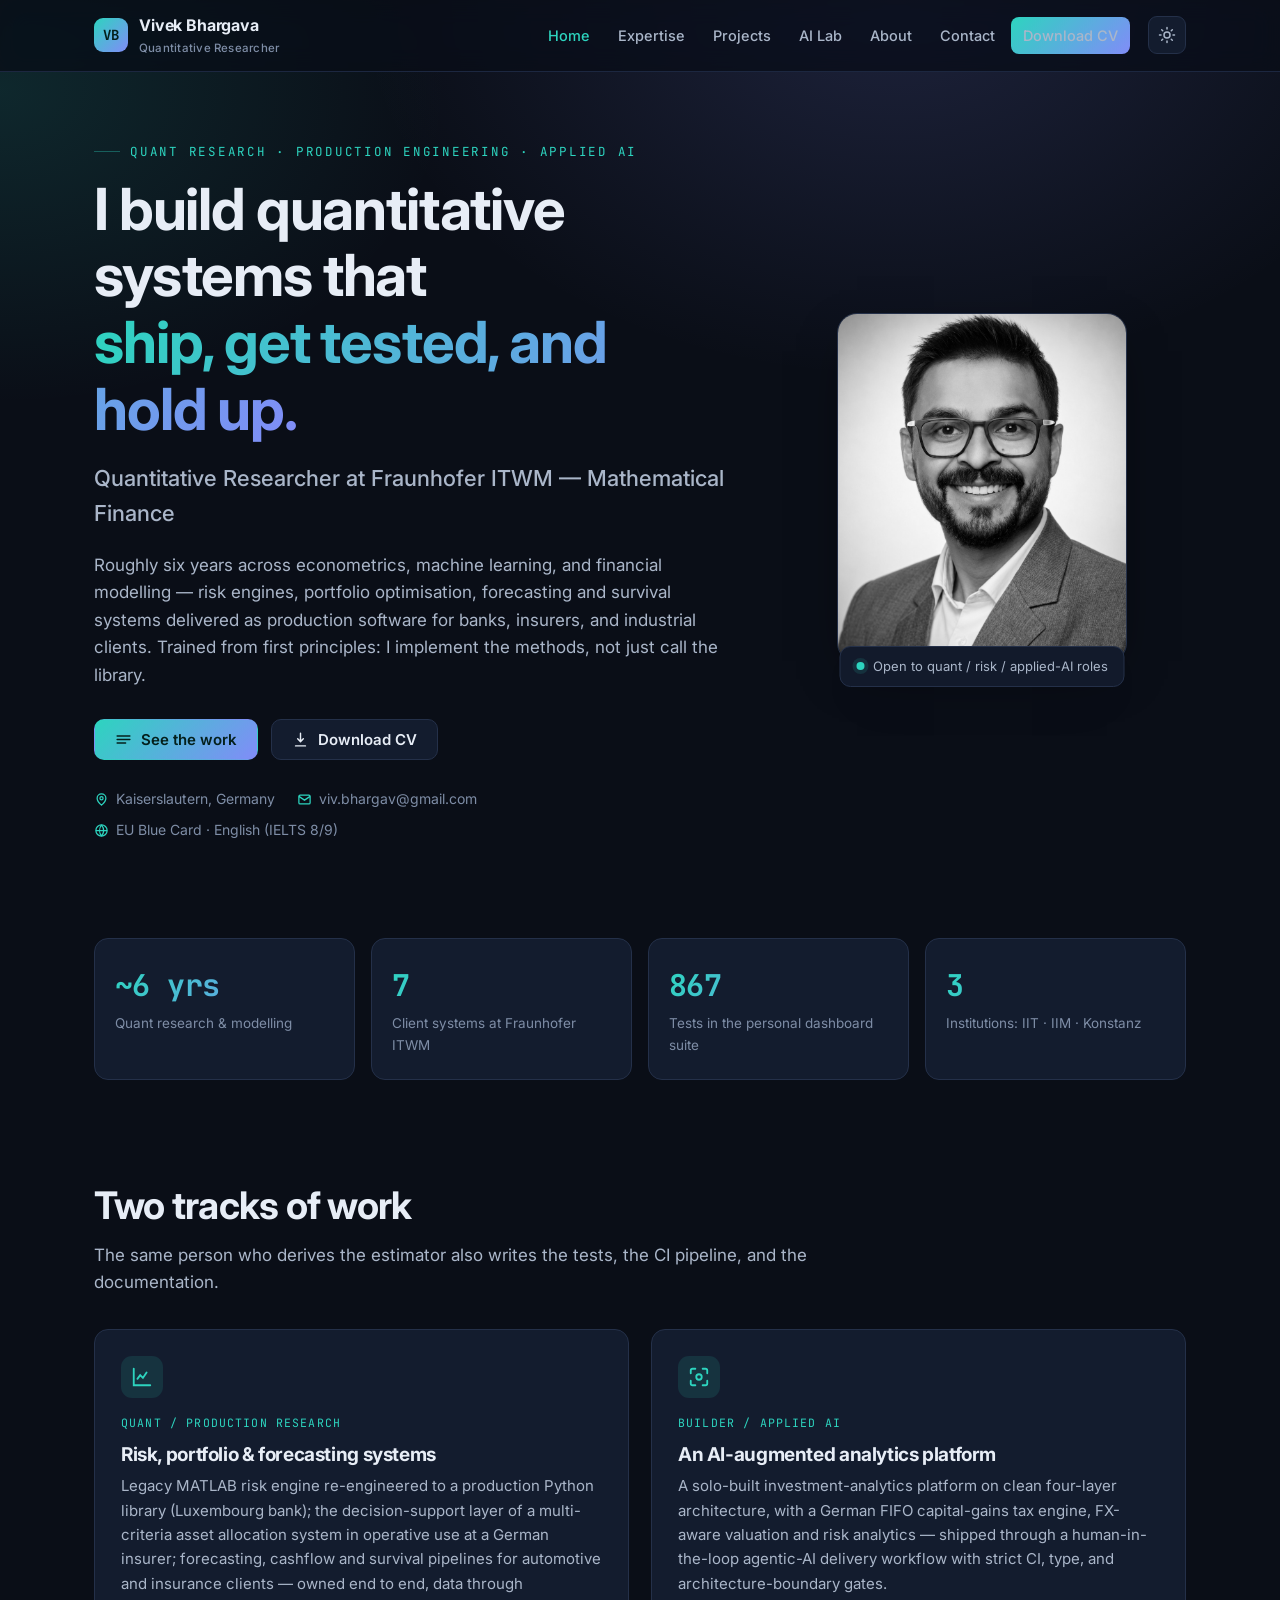
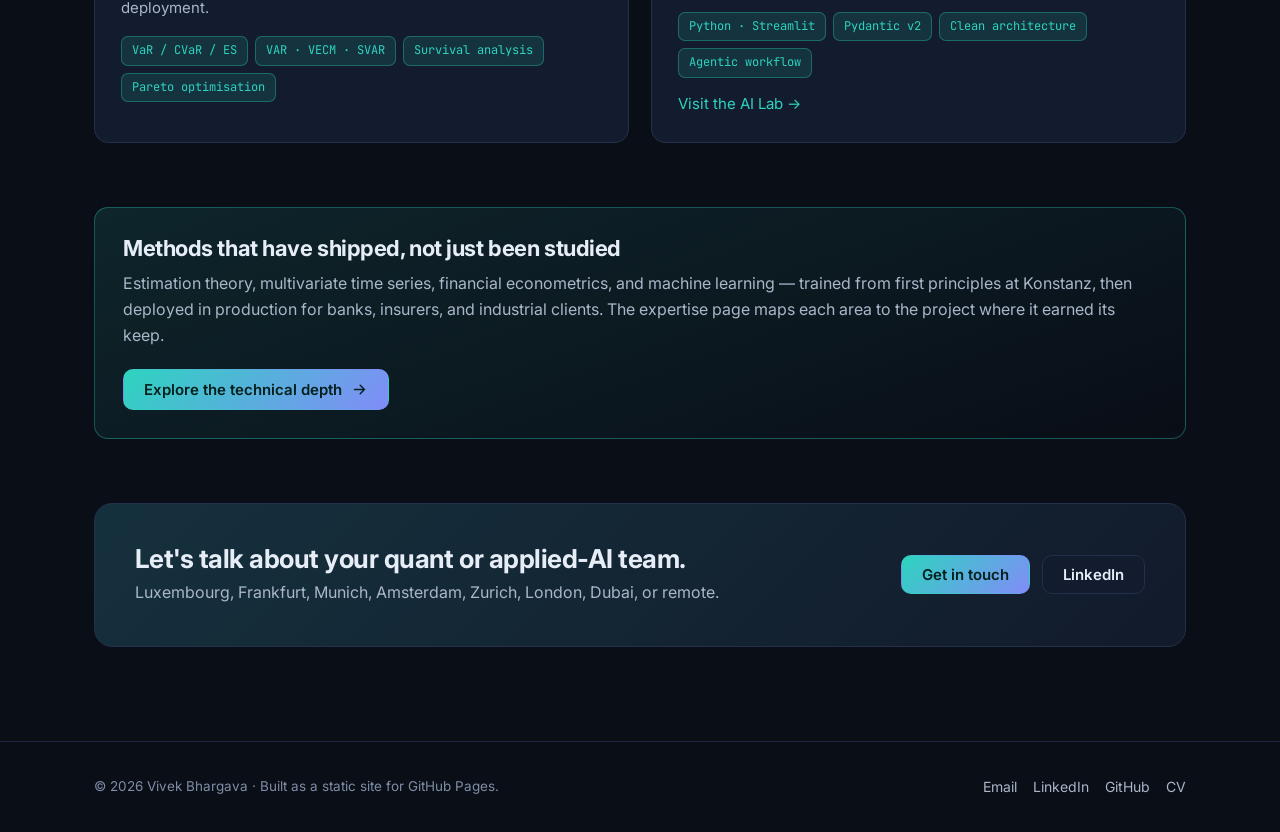
==== index.html @ 3925cb92 "Accuracy pass: correct B2 attribution, client sectors, work authorisation - B2 (strategic asset allo" ====
<!DOCTYPE html>
<html lang="en" data-theme="dark">
<head>
<meta charset="UTF-8" />
<meta name="viewport" content="width=device-width, initial-scale=1.0" />
<title>Vivek Bhargava — Quantitative Researcher</title>
<meta name="description" content="Vivek Bhargava — quantitative researcher at Fraunhofer ITWM. Production risk & portfolio systems, econometrics and ML built from the ground up, and AI-augmented software delivery." />
<link rel="preconnect" href="https://fonts.googleapis.com" />
<link rel="preconnect" href="https://fonts.gstatic.com" crossorigin />
<link href="https://fonts.googleapis.com/css2?family=Inter:wght@400;500;600;700&family=JetBrains+Mono:wght@400;500;700&display=swap" rel="stylesheet" />
<link rel="stylesheet" href="style.css" />
<script>(function(){try{var t=localStorage.getItem("vb-theme");if(t)document.documentElement.setAttribute("data-theme",t);}catch(e){}})();</script>
</head>
<body>

<!-- NAV -->
<header class="nav">
  <div class="nav-inner">
    <a class="brand" href="index.html">
      <span class="mark">VB</span>
      <span class="brand-text">Vivek Bhargava<small>Quantitative Researcher</small></span>
    </a>
    <nav class="nav-links" id="nav-links">
      <a href="index.html" class="active">Home</a>
      <a href="expertise.html">Expertise</a>
      <a href="projects.html">Projects</a>
      <a href="ailab.html">AI Lab</a>
      <a href="about.html">About</a>
      <a href="contact.html">Contact</a>
      <a class="nav-cta" href="CV_Vivek_Bhargava.pdf" target="_blank" rel="noopener">Download CV</a>
    </nav>
    <button class="icon-btn" id="theme-toggle" aria-label="Toggle light/dark">
      <svg class="theme-icon-light" viewBox="0 0 24 24" fill="none" stroke="currentColor" stroke-width="2" stroke-linecap="round"><circle cx="12" cy="12" r="4"/><path d="M12 2v2M12 20v2M4.9 4.9l1.4 1.4M17.7 17.7l1.4 1.4M2 12h2M20 12h2M4.9 19.1l1.4-1.4M17.7 6.3l1.4-1.4"/></svg>
      <svg class="theme-icon-dark" viewBox="0 0 24 24" fill="none" stroke="currentColor" stroke-width="2" stroke-linecap="round"><path d="M21 12.8A9 9 0 1 1 11.2 3a7 7 0 0 0 9.8 9.8z"/></svg>
    </button>
    <button class="icon-btn menu-toggle" id="menu-toggle" aria-label="Menu">
      <svg viewBox="0 0 24 24" fill="none" stroke="currentColor" stroke-width="2" stroke-linecap="round"><path d="M3 6h18M3 12h18M3 18h18"/></svg>
    </button>
  </div>
</header>

<!-- HERO -->
<section class="hero">
  <div class="wrap hero-grid">
    <div class="reveal">
      <p class="eyebrow">Quant research · production engineering · applied AI</p>
      <h1>I build quantitative systems that<br><span class="grad">ship, get tested, and hold up.</span></h1>
      <p class="role">Quantitative Researcher at Fraunhofer ITWM — Mathematical Finance</p>
      <p class="blurb">Roughly six years across econometrics, machine learning, and financial modelling — risk engines, portfolio optimisation, forecasting and survival systems delivered as production software for banks, insurers, and industrial clients. Trained from first principles: I implement the methods, not just call the library.</p>
      <div class="hero-cta">
        <a class="btn btn-primary" href="projects.html">
          <svg viewBox="0 0 24 24" fill="none" stroke="currentColor" stroke-width="2" stroke-linecap="round"><path d="M3 7h18M3 12h18M3 17h12"/></svg>
          See the work
        </a>
        <a class="btn btn-ghost" href="CV_Vivek_Bhargava.pdf" target="_blank" rel="noopener">
          <svg viewBox="0 0 24 24" fill="none" stroke="currentColor" stroke-width="2" stroke-linecap="round"><path d="M12 3v12m0 0l-4-4m4 4l4-4M5 21h14"/></svg>
          Download CV
        </a>
      </div>
      <div class="hero-meta">
        <span><svg viewBox="0 0 24 24" fill="none" stroke="currentColor" stroke-width="2"><path d="M12 21s-7-5.7-7-11a7 7 0 0 1 14 0c0 5.3-7 11-7 11z"/><circle cx="12" cy="10" r="2.5"/></svg>Kaiserslautern, Germany</span>
        <span><svg viewBox="0 0 24 24" fill="none" stroke="currentColor" stroke-width="2"><rect x="3" y="5" width="18" height="14" rx="2"/><path d="M3 7l9 6 9-6"/></svg>viv.bhargav@gmail.com</span>
        <span><svg viewBox="0 0 24 24" fill="none" stroke="currentColor" stroke-width="2"><circle cx="12" cy="12" r="9"/><path d="M3 12h18M12 3a15 15 0 0 1 0 18M12 3a15 15 0 0 0 0 18"/></svg>EU Blue Card · English (IELTS 8/9)</span>
      </div>
    </div>
    <div class="portrait-wrap reveal">
      <img class="portrait" src="photo.jpg" alt="Vivek Bhargava"
           onerror="this.style.display='none';document.getElementById('pf').style.display='grid';" />
      <div class="portrait-fallback" id="pf" style="display:none;">VB</div>
      <div class="portrait-badge"><span class="dot"></span> Open to quant / risk / applied-AI roles</div>
    </div>
  </div>
</section>

<!-- STATS -->
<section class="section-tight">
  <div class="wrap stats">
    <div class="stat reveal"><div class="num">~6 yrs</div><div class="lbl">Quant research & modelling</div></div>
    <div class="stat reveal"><div class="num">7</div><div class="lbl">Client systems at Fraunhofer ITWM</div></div>
    <div class="stat reveal"><div class="num">867</div><div class="lbl">Tests in the personal dashboard suite</div></div>
    <div class="stat reveal"><div class="num">3</div><div class="lbl">Institutions: IIT · IIM · Konstanz</div></div>
  </div>
</section>

<!-- TWO TRACKS -->
<section>
  <div class="wrap">
    <div class="reveal">
      <h2 class="section-title">Two tracks of work</h2>
      <p class="section-lead">The same person who derives the estimator also writes the tests, the CI pipeline, and the documentation.</p>
    </div>
    <div class="grid-2" style="margin-top:32px;">
      <div class="card reveal">
        <div class="card-icon"><svg viewBox="0 0 24 24" fill="none" stroke="currentColor" stroke-width="2" stroke-linecap="round"><path d="M3 3v18h18"/><path d="M7 14l3-4 3 3 4-6"/></svg></div>
        <div class="kicker">Quant / production research</div>
        <h3>Risk, portfolio & forecasting systems</h3>
        <p>Legacy MATLAB risk engine re-engineered to a production Python library (Luxembourg bank); the decision-support layer of a multi-criteria asset allocation system in operative use at a German insurer; forecasting, cashflow and survival pipelines for automotive and insurance clients — owned end to end, data through deployment.</p>
        <div class="tags">
          <span class="tag">VaR / CVaR / ES</span><span class="tag">VAR · VECM · SVAR</span><span class="tag">Survival analysis</span><span class="tag">Pareto optimisation</span>
        </div>
      </div>
      <div class="card reveal">
        <div class="card-icon"><svg viewBox="0 0 24 24" fill="none" stroke="currentColor" stroke-width="2" stroke-linecap="round"><path d="M8 3H5a2 2 0 0 0-2 2v3M16 3h3a2 2 0 0 1 2 2v3M8 21H5a2 2 0 0 1-2-2v-3M16 21h3a2 2 0 0 0 2-2v-3"/><circle cx="12" cy="12" r="3"/></svg></div>
        <div class="kicker">Builder / applied AI</div>
        <h3>An AI-augmented analytics platform</h3>
        <p>A solo-built investment-analytics platform on clean four-layer architecture, with a German FIFO capital-gains tax engine, FX-aware valuation and risk analytics — shipped through a human-in-the-loop agentic-AI delivery workflow with strict CI, type, and architecture-boundary gates.</p>
        <div class="tags">
          <span class="tag">Python · Streamlit</span><span class="tag">Pydantic v2</span><span class="tag">Clean architecture</span><span class="tag">Agentic workflow</span>
        </div>
        <p style="margin-top:14px;"><a href="ailab.html">Visit the AI Lab &rarr;</a></p>
      </div>
    </div>
  </div>
</section>

<!-- EXPERTISE TEASER -->
<section style="padding-top:0;">
  <div class="wrap">
    <div class="callout reveal">
      <h3>Methods that have shipped, not just been studied</h3>
      <p>Estimation theory, multivariate time series, financial econometrics, and machine learning — trained from first principles at Konstanz, then deployed in production for banks, insurers, and industrial clients. The expertise page maps each area to the project where it earned its keep.</p>
      <div style="margin-top:20px;">
        <a class="btn btn-primary" href="expertise.html">
          Explore the technical depth
          <svg viewBox="0 0 24 24" fill="none" stroke="currentColor" stroke-width="2" stroke-linecap="round"><path d="M5 12h14M13 6l6 6-6 6"/></svg>
        </a>
      </div>
    </div>
  </div>
</section>

<!-- CTA BAND -->
<section style="padding-top:0;">
  <div class="wrap">
    <div class="cta-band reveal">
      <div>
        <h2>Let's talk about your quant or applied-AI team.</h2>
        <p>Luxembourg, Frankfurt, Munich, Amsterdam, Zurich, London, Dubai, or remote.</p>
      </div>
      <div style="display:flex;gap:12px;flex-wrap:wrap;">
        <a class="btn btn-primary" href="contact.html">Get in touch</a>
        <a class="btn btn-ghost" href="https://www.linkedin.com/in/vivek-bhargava-431b4561" target="_blank" rel="noopener">LinkedIn</a>
      </div>
    </div>
  </div>
</section>

<!-- FOOTER -->
<footer class="footer">
  <div class="wrap footer-inner">
    <span class="muted">© <span id="yr"></span> Vivek Bhargava · Built as a static site for GitHub Pages.</span>
    <div class="footer-links">
      <a href="mailto:viv.bhargav@gmail.com">Email</a>
      <a href="https://www.linkedin.com/in/vivek-bhargava-431b4561" target="_blank" rel="noopener">LinkedIn</a>
      <a href="https://github.com/vivekbhargava23" target="_blank" rel="noopener">GitHub</a>
      <a href="CV_Vivek_Bhargava.pdf" target="_blank" rel="noopener">CV</a>
    </div>
  </div>
</footer>

<script>document.getElementById("yr").textContent=new Date().getFullYear();</script>
<script src="main.js"></script>
</body>
</html>
---- style.css ----
/* ===========================================================================
   Vivek Bhargava — personal site
   Shared stylesheet. Light + dark via [data-theme] on <html>.
   =========================================================================== */

:root {
  --max: 1140px;
  --radius: 14px;
  --radius-sm: 9px;
  --gap: 22px;
  --font-sans: "Inter", -apple-system, BlinkMacSystemFont, "Segoe UI", Roboto, Helvetica, Arial, sans-serif;
  --font-mono: "JetBrains Mono", ui-monospace, SFMono-Regular, Menlo, Consolas, monospace;
  --speed: .22s;
}

/* ---- Dark (default) ---- */
:root,
:root[data-theme="dark"] {
  --bg: #0a0e17;
  --bg-2: #0e1422;
  --panel: #121a2b;
  --panel-2: #16203400;
  --card: #131c2e;
  --card-hover: #182338;
  --border: #243049;
  --border-soft: #1c2740;
  --text: #e7edf6;
  --text-dim: #aab6c9;
  --muted: #7e8da6;
  --accent: #2dd4bf;
  --accent-2: #818cf8;
  --accent-soft: rgba(45, 212, 191, .12);
  --accent-line: rgba(45, 212, 191, .35);
  --glow: radial-gradient(60% 60% at 70% 0%, rgba(129,140,248,.16), transparent 70%),
          radial-gradient(50% 50% at 0% 10%, rgba(45,212,191,.13), transparent 70%);
  --shadow: 0 18px 50px -20px rgba(0,0,0,.7);
  color-scheme: dark;
}

/* ---- Light ---- */
:root[data-theme="light"] {
  --bg: #f6f7f9;
  --bg-2: #eef1f5;
  --panel: #ffffff;
  --card: #ffffff;
  --card-hover: #f3f6fb;
  --border: #e2e7ef;
  --border-soft: #eceff4;
  --text: #0f1b2d;
  --text-dim: #41506a;
  --muted: #687891;
  --accent: #0d9488;
  --accent-2: #4f46e5;
  --accent-soft: rgba(13,148,136,.10);
  --accent-line: rgba(13,148,136,.32);
  --glow: radial-gradient(60% 60% at 75% 0%, rgba(79,70,229,.10), transparent 70%),
          radial-gradient(50% 50% at 0% 5%, rgba(13,148,136,.10), transparent 70%);
  --shadow: 0 18px 40px -24px rgba(20,40,80,.35);
  color-scheme: light;
}

* { box-sizing: border-box; }

html { scroll-behavior: smooth; }

body {
  margin: 0;
  font-family: var(--font-sans);
  background: var(--bg);
  background-image: var(--glow);
  background-attachment: fixed;
  color: var(--text);
  line-height: 1.62;
  -webkit-font-smoothing: antialiased;
  text-rendering: optimizeLegibility;
}

a { color: var(--accent); text-decoration: none; }
a:hover { text-decoration: underline; }

.wrap { max-width: var(--max); margin: 0 auto; padding: 0 24px; }

/* ---------------- Nav ---------------- */
.nav {
  position: sticky; top: 0; z-index: 50;
  backdrop-filter: saturate(160%) blur(12px);
  background: color-mix(in srgb, var(--bg) 78%, transparent);
  border-bottom: 1px solid var(--border-soft);
}
.nav-inner {
  max-width: var(--max); margin: 0 auto; padding: 13px 24px;
  display: flex; align-items: center; gap: 18px;
}
.brand { display: flex; align-items: center; gap: 11px; font-weight: 700; letter-spacing: -.01em; color: var(--text); }
.brand:hover { text-decoration: none; }
.brand .mark {
  width: 34px; height: 34px; border-radius: 9px; flex: none;
  display: grid; place-items: center; font-family: var(--font-mono);
  font-weight: 700; font-size: 14px; color: #04201c;
  background: linear-gradient(135deg, var(--accent), var(--accent-2));
}
.brand .mark.alt { color: #fff; }
.brand-text small { display: block; font-weight: 500; font-size: 11.5px; color: var(--muted); letter-spacing: .02em; }

.nav-links { margin-left: auto; display: flex; align-items: center; gap: 4px; }
.nav-links a {
  color: var(--text-dim); font-size: 14.5px; font-weight: 500;
  padding: 7px 12px; border-radius: 8px; transition: var(--speed);
}
.nav-links a:hover { color: var(--text); background: var(--accent-soft); text-decoration: none; }
.nav-links a.active { color: var(--accent); }

.icon-btn {
  width: 38px; height: 38px; border-radius: 9px; flex: none;
  display: grid; place-items: center; cursor: pointer;
  background: var(--card); border: 1px solid var(--border); color: var(--text-dim);
  transition: var(--speed);
}
.icon-btn:hover { color: var(--accent); border-color: var(--accent-line); }
.icon-btn svg { width: 18px; height: 18px; }
.theme-icon-dark { display: none; }
:root[data-theme="light"] .theme-icon-dark { display: block; }
:root[data-theme="light"] .theme-icon-light { display: none; }

.nav-cta {
  font-size: 14px; font-weight: 600; padding: 8px 15px; border-radius: 9px;
  background: linear-gradient(135deg, var(--accent), var(--accent-2)); color: #04201c;
}
:root[data-theme="light"] .nav-cta { color: #fff; }
.nav-cta:hover { text-decoration: none; filter: brightness(1.06); }

.menu-toggle { display: none; }

/* ---------------- Buttons ---------------- */
.btn {
  display: inline-flex; align-items: center; gap: 9px; cursor: pointer;
  font-weight: 600; font-size: 15px; padding: 11px 20px; border-radius: 10px;
  border: 1px solid transparent; transition: var(--speed); line-height: 1;
}
.btn svg { width: 17px; height: 17px; }
.btn-primary { background: linear-gradient(135deg, var(--accent), var(--accent-2)); color: #04201c; }
:root[data-theme="light"] .btn-primary { color: #fff; }
.btn-primary:hover { text-decoration: none; filter: brightness(1.07); transform: translateY(-1px); }
.btn-ghost { background: var(--card); border-color: var(--border); color: var(--text); }
.btn-ghost:hover { text-decoration: none; border-color: var(--accent-line); color: var(--accent); }

/* ---------------- Generic layout ---------------- */
section { padding: 64px 0; }
.section-tight { padding: 40px 0; }

.eyebrow {
  font-family: var(--font-mono); font-size: 12.5px; letter-spacing: .14em;
  text-transform: uppercase; color: var(--accent); margin: 0 0 14px;
  display: flex; align-items: center; gap: 10px;
}
.eyebrow::before { content: ""; width: 26px; height: 1px; background: var(--accent-line); }

h1, h2, h3 { line-height: 1.15; letter-spacing: -.02em; color: var(--text); }
h2.section-title { font-size: clamp(26px, 3.4vw, 38px); margin: 0 0 14px; }
.section-lead { color: var(--text-dim); font-size: 17px; max-width: 70ch; margin: 0 0 6px; }

.divider { height: 1px; background: var(--border-soft); border: 0; margin: 0; }

/* ---------------- Hero ---------------- */
.hero { padding: 70px 0 56px; }
.hero-grid { display: grid; grid-template-columns: 1.55fr 1fr; gap: 54px; align-items: center; }
.hero h1 { font-size: clamp(34px, 5.2vw, 58px); margin: 14px 0 0; }
.hero h1 .grad {
  background: linear-gradient(120deg, var(--accent), var(--accent-2));
  -webkit-background-clip: text; background-clip: text; -webkit-text-fill-color: transparent;
}
.hero .role { font-size: clamp(17px, 2.2vw, 22px); color: var(--text-dim); margin: 18px 0 0; font-weight: 500; }
.hero p.blurb { color: var(--text-dim); font-size: 17px; margin: 20px 0 0; max-width: 60ch; }
.hero-cta { display: flex; flex-wrap: wrap; gap: 13px; margin-top: 30px; }

.hero-meta { display: flex; flex-wrap: wrap; gap: 8px 22px; margin-top: 28px; color: var(--muted); font-size: 14px; }
.hero-meta span { display: inline-flex; align-items: center; gap: 7px; }
.hero-meta svg { width: 15px; height: 15px; color: var(--accent); }

/* portrait */
.portrait-wrap { position: relative; justify-self: center; }
.portrait {
  width: 290px; height: 350px; border-radius: 20px; object-fit: cover;
  border: 1px solid var(--border); box-shadow: var(--shadow);
  background: var(--card);
}
.portrait-fallback {
  width: 290px; height: 350px; border-radius: 20px; display: grid; place-items: center;
  border: 1px solid var(--border); box-shadow: var(--shadow);
  background:
    radial-gradient(120% 120% at 20% 0%, var(--accent-soft), transparent 60%),
    linear-gradient(160deg, var(--card), var(--bg-2));
  font-family: var(--font-mono); font-weight: 700; font-size: 76px;
  color: var(--accent); letter-spacing: -.03em;
}
.portrait-badge {
  position: absolute; bottom: -16px; left: 50%; transform: translateX(-50%);
  white-space: nowrap; padding: 9px 16px; border-radius: 11px;
  background: var(--panel); border: 1px solid var(--border); box-shadow: var(--shadow);
  font-size: 13px; color: var(--text-dim); display: flex; align-items: center; gap: 8px;
}
.dot { width: 8px; height: 8px; border-radius: 50%; background: var(--accent); box-shadow: 0 0 0 4px var(--accent-soft); }

/* ---------------- Stat strip ---------------- */
.stats { display: grid; grid-template-columns: repeat(4, 1fr); gap: 16px; }
.stat {
  background: var(--card); border: 1px solid var(--border); border-radius: var(--radius);
  padding: 22px 20px;
}
.stat .num { font-size: 30px; font-weight: 700; letter-spacing: -.02em; color: var(--text);
  font-family: var(--font-mono); background: linear-gradient(120deg,var(--accent),var(--accent-2));
  -webkit-background-clip:text; background-clip:text; -webkit-text-fill-color:transparent; }
.stat .lbl { color: var(--muted); font-size: 13.5px; margin-top: 4px; }

/* ---------------- Cards / grids ---------------- */
.grid-2 { display: grid; grid-template-columns: repeat(2, 1fr); gap: var(--gap); }
.grid-3 { display: grid; grid-template-columns: repeat(3, 1fr); gap: var(--gap); }

.card {
  background: var(--card); border: 1px solid var(--border); border-radius: var(--radius);
  padding: 26px; transition: var(--speed); position: relative; overflow: hidden;
}
.card:hover { border-color: var(--accent-line); background: var(--card-hover); transform: translateY(-2px); }
.card h3 { font-size: 19px; margin: 0 0 8px; }
.card p { color: var(--text-dim); font-size: 15px; margin: 0; }

.card .kicker {
  font-family: var(--font-mono); font-size: 11.5px; letter-spacing: .1em; text-transform: uppercase;
  color: var(--accent); margin-bottom: 12px;
}
.card-icon {
  width: 42px; height: 42px; border-radius: 11px; display: grid; place-items: center; margin-bottom: 16px;
  background: var(--accent-soft); color: var(--accent);
}
.card-icon svg { width: 22px; height: 22px; }

/* tag chips */
.tags { display: flex; flex-wrap: wrap; gap: 7px; margin-top: 16px; }
.tag {
  font-family: var(--font-mono); font-size: 12px; padding: 4px 10px; border-radius: 7px;
  background: var(--accent-soft); color: var(--accent); border: 1px solid var(--accent-line);
}
.tag.neutral { background: var(--bg-2); color: var(--text-dim); border-color: var(--border); }

/* ---------------- Project blocks ---------------- */
.project {
  display: grid; grid-template-columns: 200px 1fr; gap: 28px;
  background: var(--card); border: 1px solid var(--border); border-radius: var(--radius);
  padding: 28px; transition: var(--speed);
}
.project:hover { border-color: var(--accent-line); }
.project .meta-col .pnum { font-family: var(--font-mono); font-size: 13px; color: var(--accent); }
.project .meta-col h3 { font-size: 21px; margin: 8px 0 10px; }
.project .meta-col .ctx { color: var(--muted); font-size: 13.5px; }
.project ul { margin: 0; padding-left: 18px; color: var(--text-dim); font-size: 15px; }
.project ul li { margin-bottom: 9px; }
.project ul li::marker { color: var(--accent); }
.project ul li code {
  font-family: var(--font-mono); font-size: 12.5px; color: var(--accent);
  background: var(--accent-soft); border: 1px solid var(--accent-line);
  border-radius: 6px; padding: 1px 6px; white-space: nowrap;
}
.status-chip {
  display: inline-flex; align-items: center; gap: 7px; margin-top: 14px;
  font-size: 12.5px; font-family: var(--font-mono); color: var(--text-dim);
  background: var(--bg-2); border: 1px solid var(--border); padding: 4px 10px; border-radius: 20px;
}
.status-chip.live .dot { background: #34d399; box-shadow: 0 0 0 4px rgba(52,211,153,.18); }
.status-chip.wip .dot { background: #fbbf24; box-shadow: 0 0 0 4px rgba(251,191,36,.18); }
.status-chip.concept .dot { background: var(--accent-2); box-shadow: 0 0 0 4px rgba(129,140,248,.18); }

/* ---------------- Tabs (projects) — segmented toggle ---------------- */
.tabbar {
  display: inline-flex; gap: 5px; padding: 5px;
  background: var(--card); border: 1px solid var(--border);
  border-radius: 15px; box-shadow: var(--shadow); margin: 4px 0 0;
}
.tab-btn {
  appearance: none; background: transparent; border: 0; cursor: pointer;
  font-family: var(--font-sans); font-weight: 600; font-size: 15px; color: var(--text-dim);
  padding: 11px 20px; border-radius: 11px; white-space: nowrap;
  display: inline-flex; align-items: center; gap: 10px; transition: var(--speed);
}
.tab-btn svg { width: 17px; height: 17px; flex: none; opacity: .85; }
.tab-btn:hover { color: var(--text); background: var(--accent-soft); }
.tab-btn .tcount {
  font-family: var(--font-mono); font-size: 12px; color: var(--muted);
  background: var(--bg-2); border: 1px solid var(--border-soft);
  border-radius: 20px; padding: 1px 8px; line-height: 1.5;
}
.tab-btn[aria-selected="true"] {
  background: linear-gradient(135deg, var(--accent), var(--accent-2));
  color: #04201c; box-shadow: 0 8px 22px -10px var(--accent);
}
:root[data-theme="light"] .tab-btn[aria-selected="true"] { color: #fff; }
.tab-btn[aria-selected="true"] svg { opacity: 1; }
.tab-btn[aria-selected="true"] .tcount {
  color: inherit; background: rgba(0,0,0,.16); border-color: transparent;
}
.tab-btn[aria-selected="true"]:hover { background: linear-gradient(135deg, var(--accent), var(--accent-2)); filter: brightness(1.04); }
.tab-btn:focus-visible { outline: 2px solid var(--accent-line); outline-offset: 3px; }
.tab-panel[hidden] { display: none; }

@media (max-width: 560px) {
  .tabbar { display: flex; width: 100%; }
  .tab-btn { flex: 1; justify-content: center; padding: 11px 12px; font-size: 14px; }
  .tab-btn .seg-long { display: none; }
}

/* ---------------- Expertise pillars ---------------- */
.pillar {
  background: var(--card); border: 1px solid var(--border); border-radius: var(--radius);
  padding: 28px; transition: var(--speed);
}
.pillar:hover { border-color: var(--accent-line); }
.pillar-head { display: flex; align-items: center; gap: 14px; margin-bottom: 6px; }
.pillar-head .card-icon { margin: 0; }
.pillar-head h3 { font-size: 20px; margin: 0; }
.pillar-head .src { font-size: 12.5px; color: var(--muted); font-family: var(--font-mono); }
.pillar .desc { color: var(--text-dim); font-size: 14.5px; margin: 4px 0 16px; }
.topic-group { margin-top: 14px; }
.topic-group .tg-title {
  font-size: 13px; font-weight: 600; color: var(--text); margin-bottom: 8px;
  display: flex; align-items: center; gap: 8px;
}
.topic-group .tg-title::before { content:""; width:6px; height:6px; border-radius:2px; background: var(--accent); }
.chips { display: flex; flex-wrap: wrap; gap: 6px; }
.chip {
  font-size: 12.5px; padding: 4px 9px; border-radius: 7px;
  background: var(--bg-2); color: var(--text-dim); border: 1px solid var(--border-soft);
}
.chip:hover { border-color: var(--accent-line); color: var(--accent); }

/* feature callout */
.callout {
  background: linear-gradient(160deg, var(--accent-soft), transparent);
  border: 1px solid var(--accent-line); border-radius: var(--radius); padding: 28px;
}
.callout h3 { margin: 0 0 10px; font-size: 22px; }
.callout p { color: var(--text-dim); margin: 0; font-size: 16px; }

/* code-ish list */
.from-scratch { list-style: none; padding: 0; margin: 18px 0 0; display: grid; gap: 10px; }
.from-scratch li {
  display: grid; grid-template-columns: auto 1fr; gap: 12px; align-items: baseline;
  font-size: 15px; color: var(--text-dim);
}
.from-scratch li .fx { font-family: var(--font-mono); color: var(--accent); font-size: 13px; white-space: nowrap; }

/* ---------------- About ---------------- */
.timeline { display: grid; gap: 0; }
.tl-item { display: grid; grid-template-columns: 150px 1fr; gap: 24px; padding: 22px 0; border-top: 1px solid var(--border-soft); }
.tl-item:first-child { border-top: 0; }
.tl-date { font-family: var(--font-mono); font-size: 13px; color: var(--muted); }
.tl-item h3 { font-size: 18px; margin: 0 0 4px; }
.tl-item .org { color: var(--accent); font-size: 14.5px; margin-bottom: 8px; }
.tl-item p { color: var(--text-dim); font-size: 15px; margin: 0; }

.edu-card { background: var(--card); border: 1px solid var(--border); border-radius: var(--radius); padding: 22px 24px; }
.edu-card h3 { font-size: 17px; margin: 0 0 3px; }
.edu-card .where { color: var(--accent); font-size: 14px; }
.edu-card .det { color: var(--text-dim); font-size: 14px; margin-top: 8px; }

/* ---------------- Contact ---------------- */
.contact-grid { display: grid; grid-template-columns: repeat(2, 1fr); gap: 16px; }
.contact-card {
  display: flex; gap: 16px; align-items: center;
  background: var(--card); border: 1px solid var(--border); border-radius: var(--radius); padding: 22px 24px;
  transition: var(--speed);
}
.contact-card:hover { border-color: var(--accent-line); transform: translateY(-2px); text-decoration: none; }
.contact-card .card-icon { margin: 0; }
.contact-card .lbl { font-size: 12.5px; color: var(--muted); }
.contact-card .val { font-size: 16px; color: var(--text); font-weight: 500; }

/* ---------------- Footer ---------------- */
.footer { border-top: 1px solid var(--border-soft); padding: 34px 0; margin-top: 30px; }
.footer-inner { display: flex; flex-wrap: wrap; gap: 16px; align-items: center; justify-content: space-between; }
.footer .muted { color: var(--muted); font-size: 13.5px; }
.footer-links { display: flex; gap: 16px; }
.footer-links a { color: var(--text-dim); font-size: 14px; }

/* CTA band */
.cta-band {
  background: linear-gradient(135deg, var(--accent-soft), transparent), var(--panel);
  border: 1px solid var(--border); border-radius: 18px; padding: 40px;
  display: flex; flex-wrap: wrap; gap: 20px; align-items: center; justify-content: space-between;
}
.cta-band h2 { margin: 0 0 6px; font-size: 26px; }
.cta-band p { margin: 0; color: var(--text-dim); }

/* reveal animation */
.reveal { opacity: 0; transform: translateY(16px); transition: opacity .6s ease, transform .6s ease; }
.reveal.in { opacity: 1; transform: none; }
@media (prefers-reduced-motion: reduce) { .reveal { opacity: 1; transform: none; transition: none; } html { scroll-behavior: auto; } }

/* ---------------- Responsive ---------------- */
@media (max-width: 900px) {
  .hero-grid { grid-template-columns: 1fr; gap: 40px; }
  .portrait-wrap { order: -1; }
  .grid-2, .grid-3, .stats, .contact-grid { grid-template-columns: 1fr; }
  .stats { grid-template-columns: repeat(2,1fr); }
  .project { grid-template-columns: 1fr; gap: 16px; }
  .tl-item { grid-template-columns: 1fr; gap: 6px; }
  .nav-links { display: none; position: absolute; top: 100%; left: 0; right: 0; flex-direction: column;
    align-items: stretch; gap: 2px; padding: 12px 16px 18px; background: var(--panel);
    border-bottom: 1px solid var(--border); }
  .nav-links.open { display: flex; }
  .nav-links a { padding: 11px 12px; }
  .menu-toggle { display: grid; }
  .nav-cta { display: none; }
}
@media (max-width: 520px) {
  .stats { grid-template-columns: 1fr; }
  .cta-band { padding: 28px 22px; }
  section { padding: 48px 0; }
}
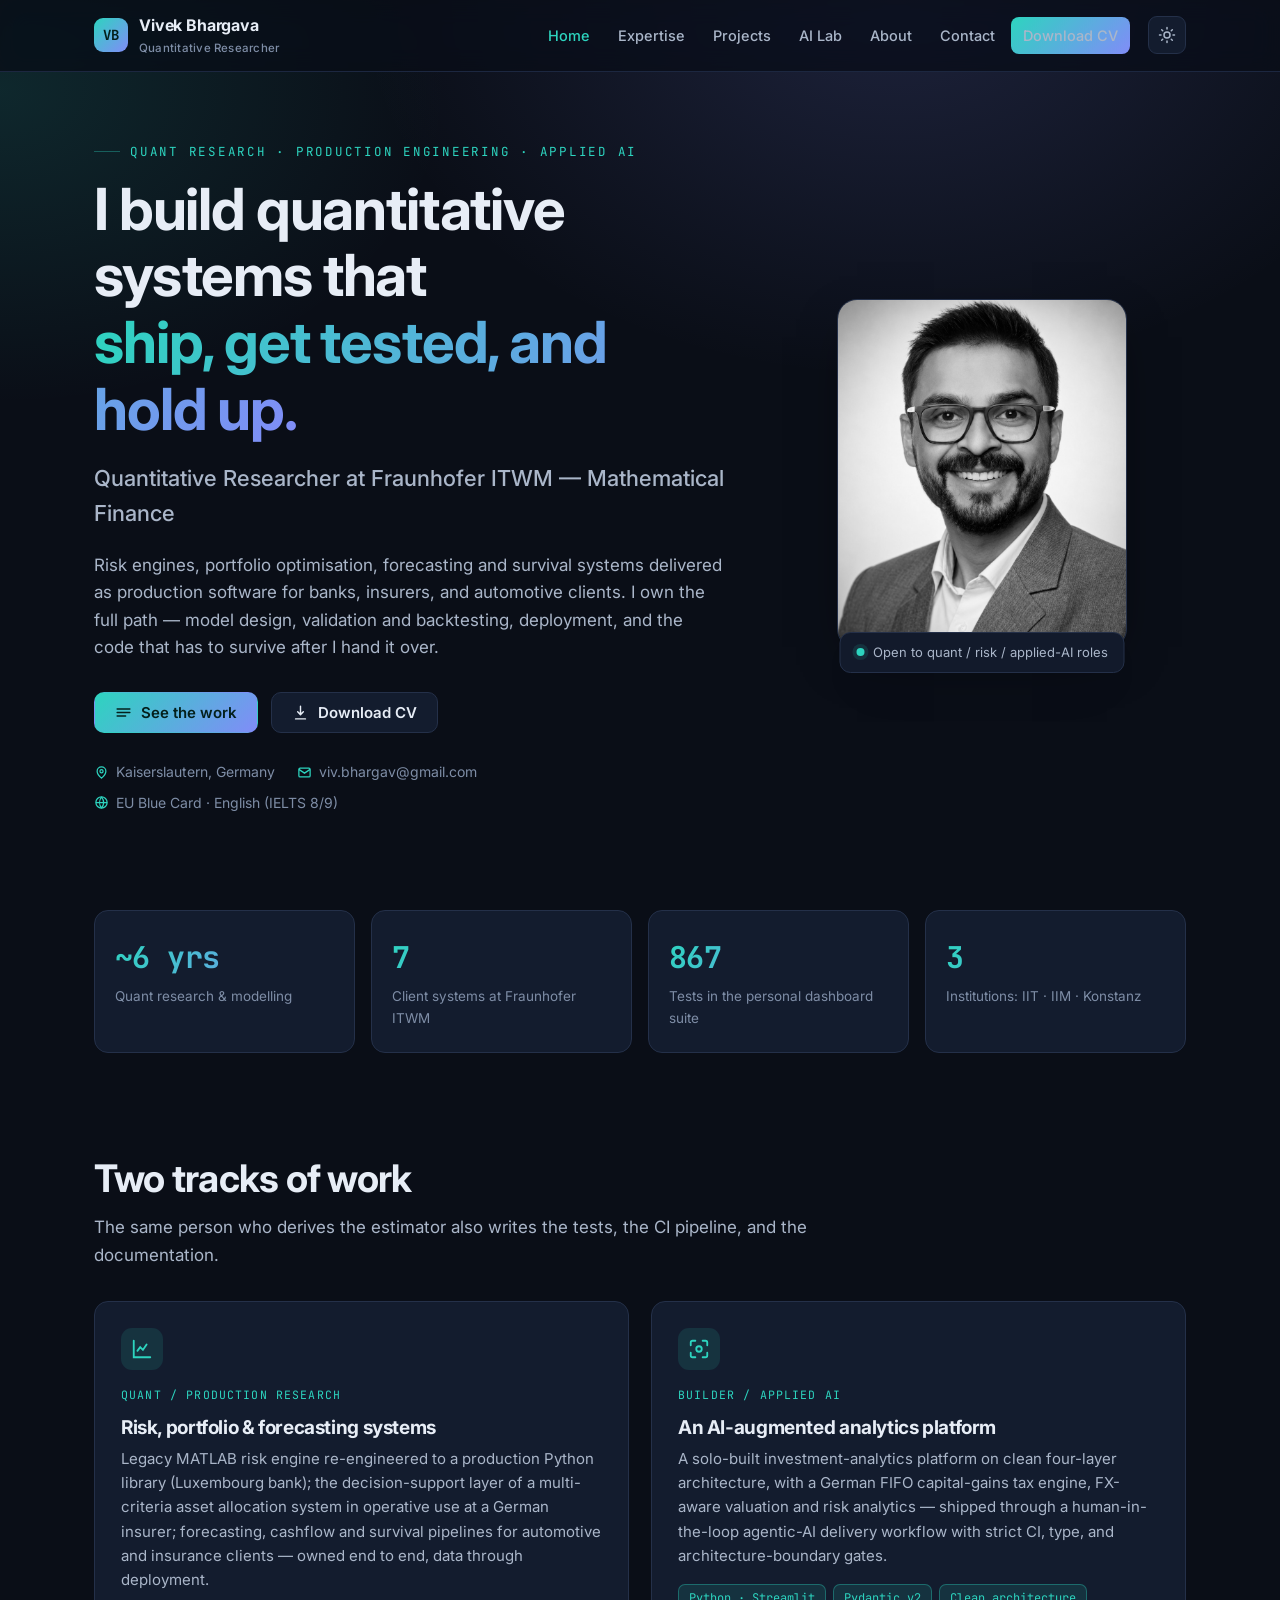
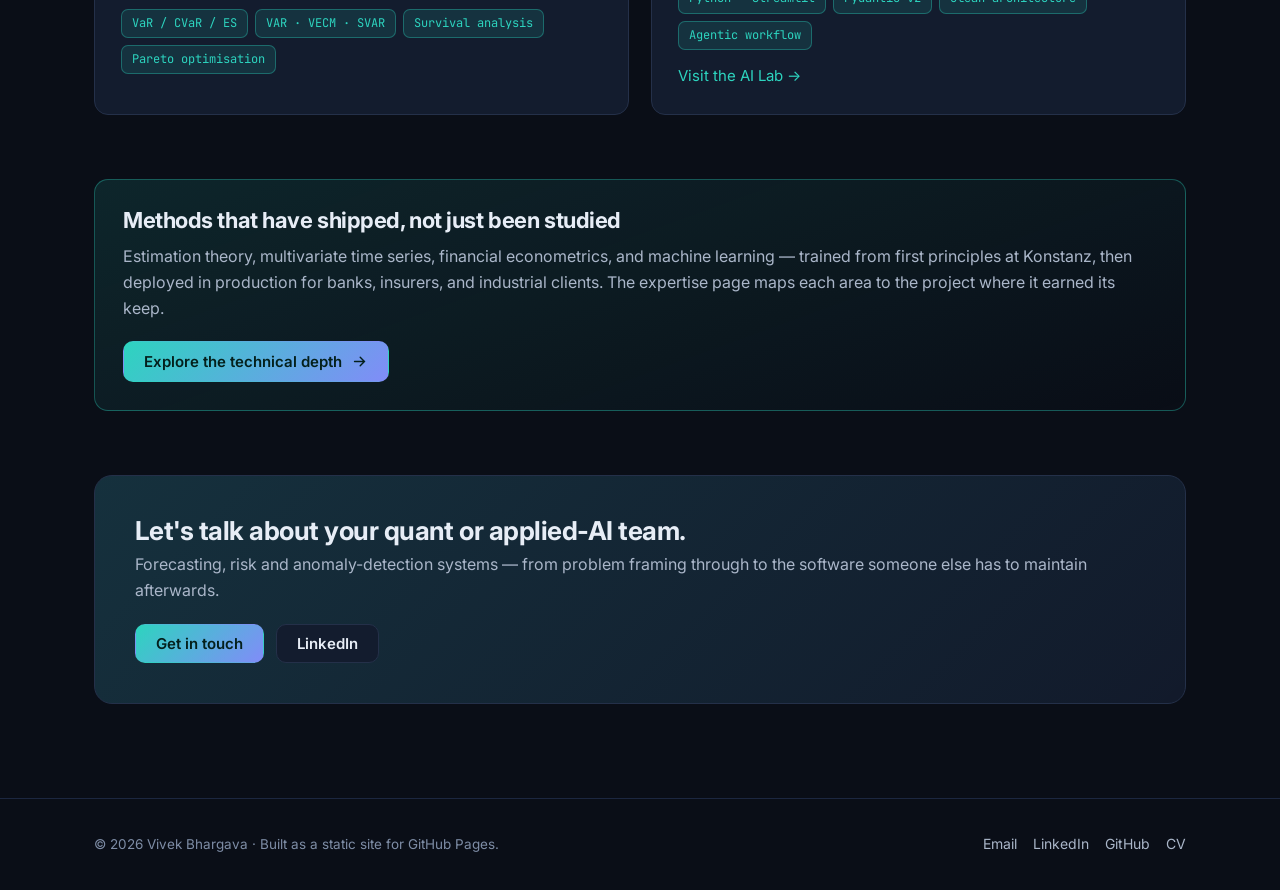
==== commit f2841fa8: "Positioning: drop the years claim and the target-city list - Remove 'roughly six years' from the hom" ====
--- a/index.html
+++ b/index.html
@@ -46,7 +46,7 @@
       <p class="eyebrow">Quant research · production engineering · applied AI</p>
       <h1>I build quantitative systems that<br><span class="grad">ship, get tested, and hold up.</span></h1>
       <p class="role">Quantitative Researcher at Fraunhofer ITWM — Mathematical Finance</p>
-      <p class="blurb">Roughly six years across econometrics, machine learning, and financial modelling — risk engines, portfolio optimisation, forecasting and survival systems delivered as production software for banks, insurers, and industrial clients. Trained from first principles: I implement the methods, not just call the library.</p>
+      <p class="blurb">Risk engines, portfolio optimisation, forecasting and survival systems delivered as production software for banks, insurers, and automotive clients. I own the full path — model design, validation and backtesting, deployment, and the code that has to survive after I hand it over.</p>
       <div class="hero-cta">
         <a class="btn btn-primary" href="projects.html">
           <svg viewBox="0 0 24 24" fill="none" stroke="currentColor" stroke-width="2" stroke-linecap="round"><path d="M3 7h18M3 12h18M3 17h12"/></svg>
@@ -135,7 +135,7 @@
     <div class="cta-band reveal">
       <div>
         <h2>Let's talk about your quant or applied-AI team.</h2>
-        <p>Luxembourg, Frankfurt, Munich, Amsterdam, Zurich, London, Dubai, or remote.</p>
+        <p>Forecasting, risk and anomaly-detection systems — from problem framing through to the software someone else has to maintain afterwards.</p>
       </div>
       <div style="display:flex;gap:12px;flex-wrap:wrap;">
         <a class="btn btn-primary" href="contact.html">Get in touch</a>
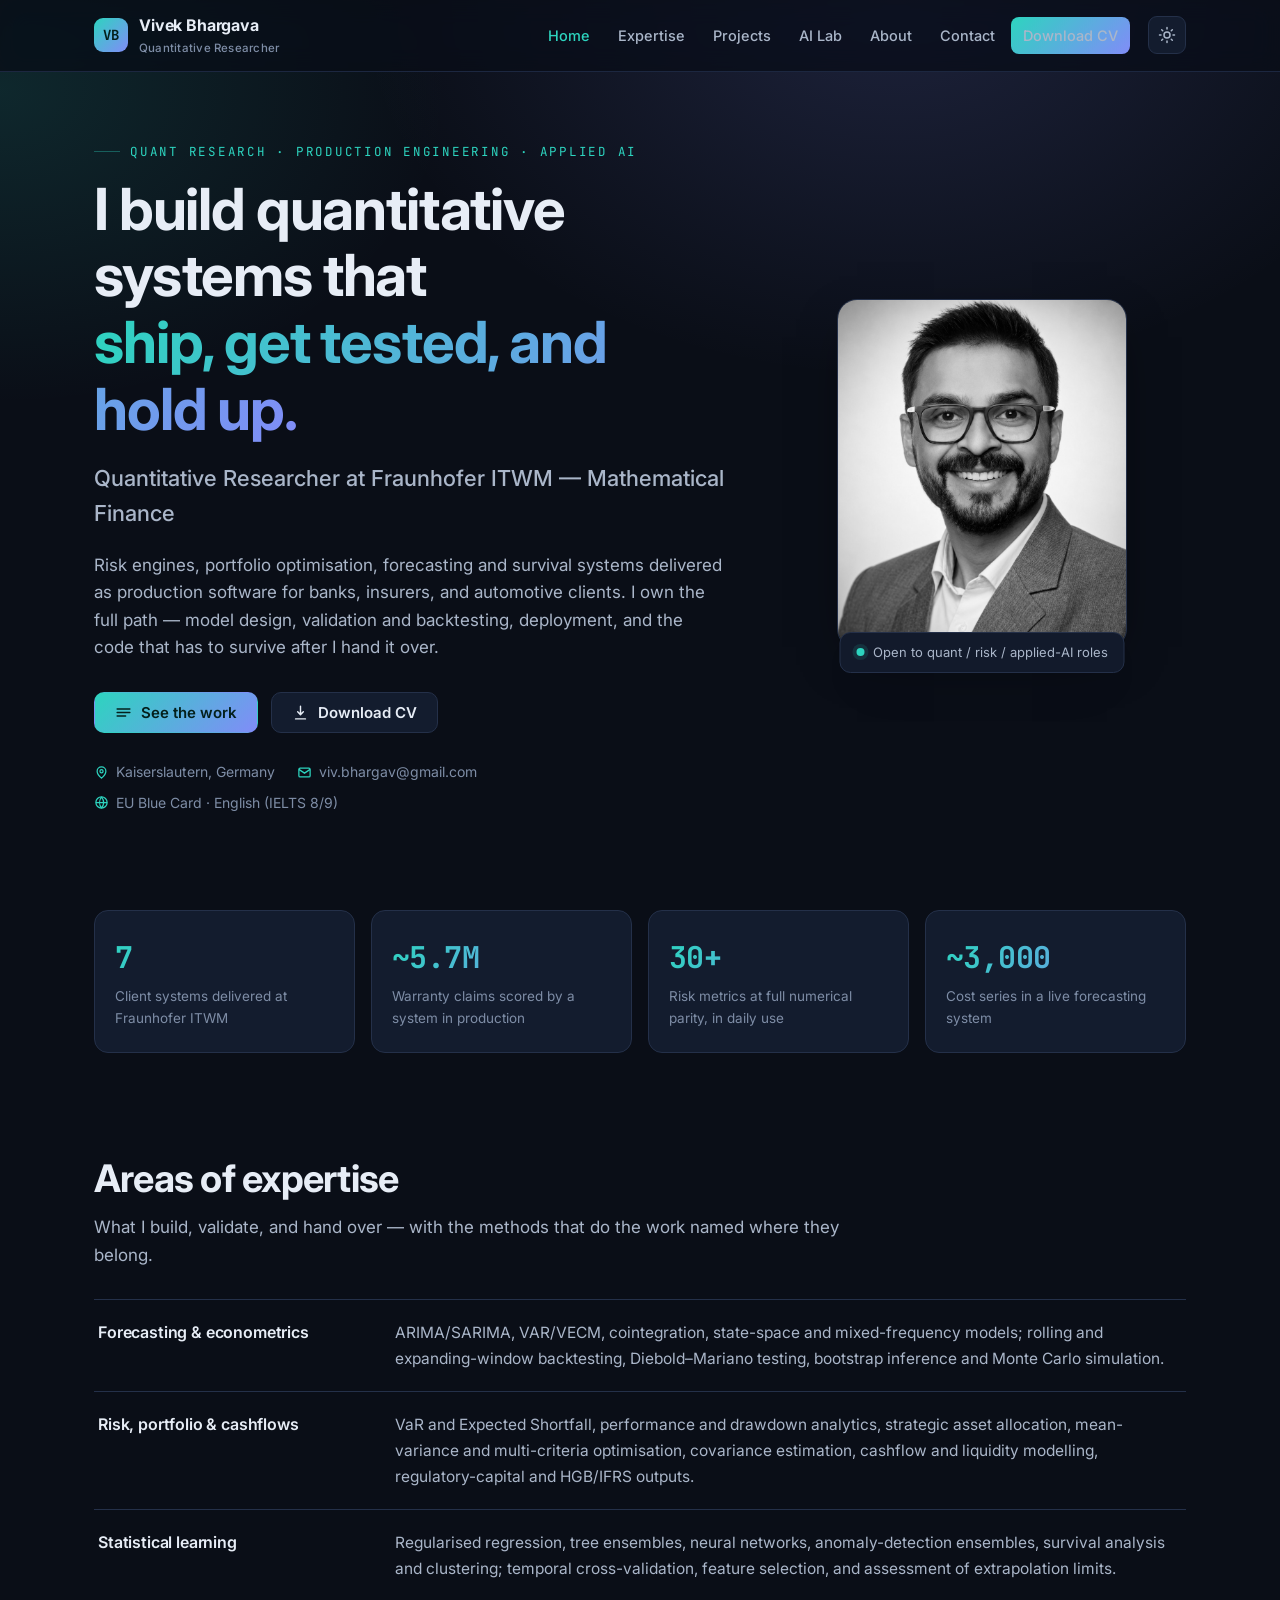
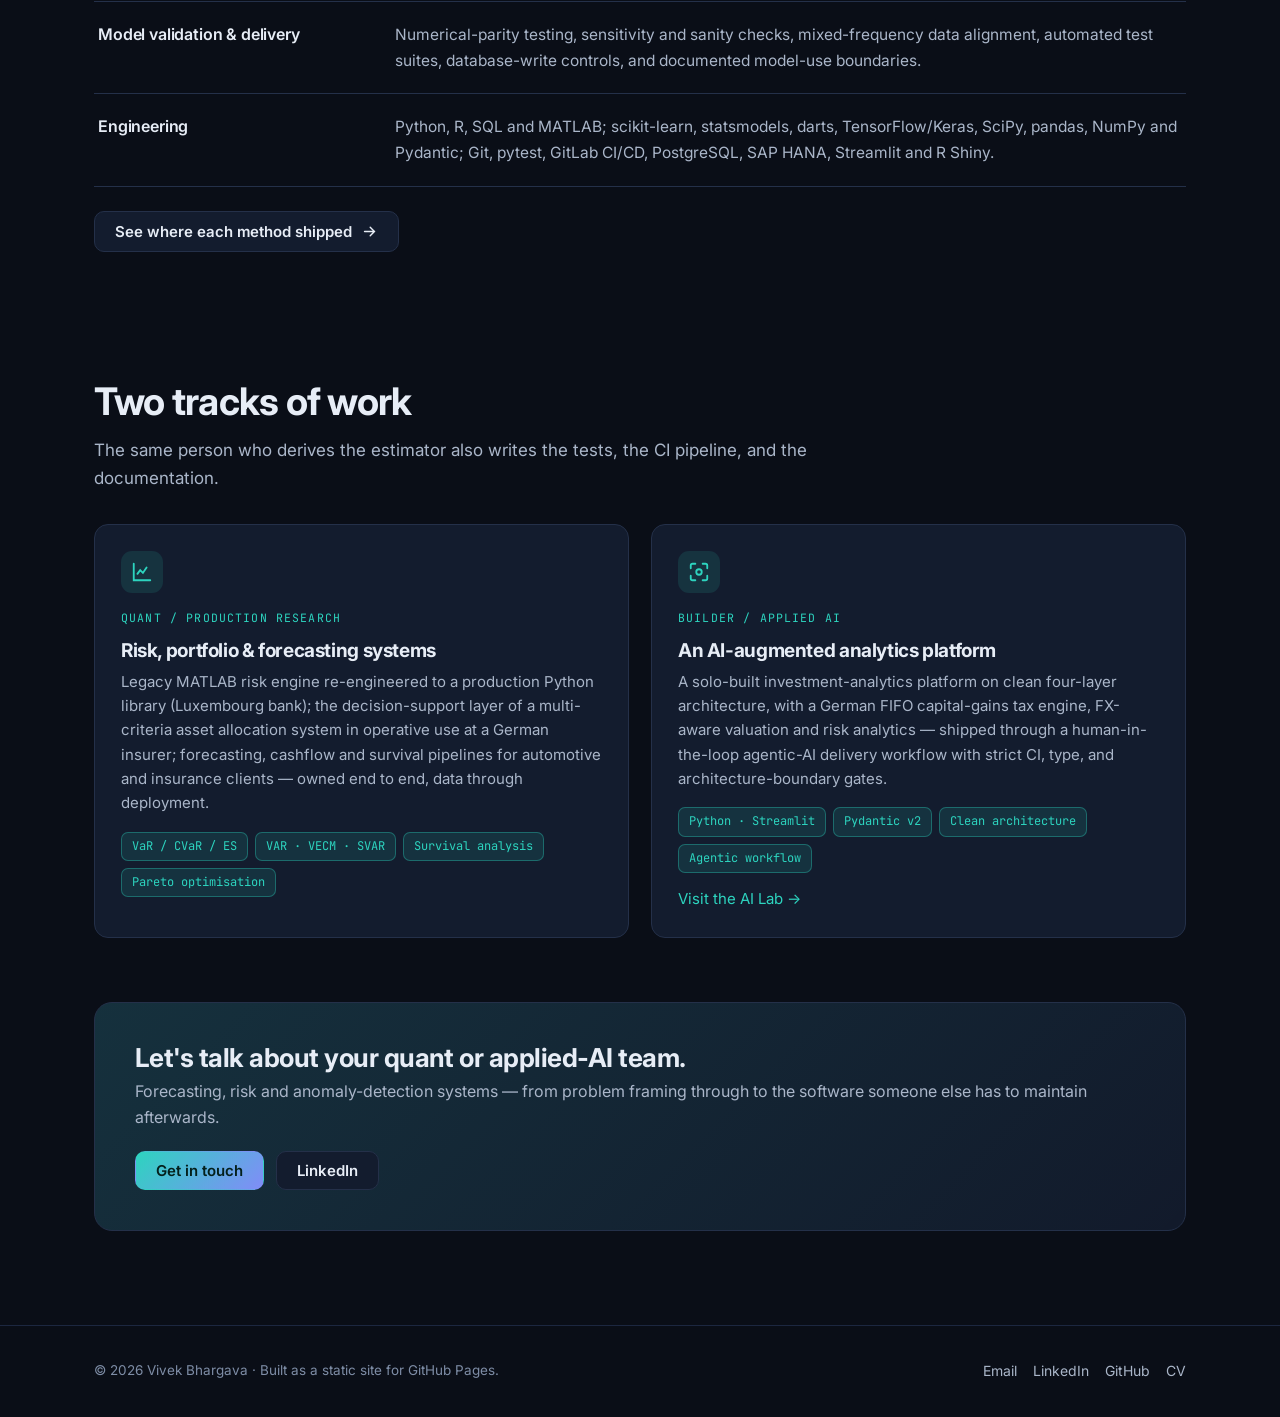
==== commit 218c03e3: "Home: outcome-led stats and a new Areas of expertise profile - Stats band no longer leads with effor" ====
--- a/index.html
+++ b/index.html
@@ -10,6 +10,21 @@
 <link href="https://fonts.googleapis.com/css2?family=Inter:wght@400;500;600;700&family=JetBrains+Mono:wght@400;500;700&display=swap" rel="stylesheet" />
 <link rel="stylesheet" href="style.css" />
 <script>(function(){try{var t=localStorage.getItem("vb-theme");if(t)document.documentElement.setAttribute("data-theme",t);}catch(e){}})();</script>
+<style>
+/* ---- Areas of expertise ---- */
+.areas{ margin:0; display:grid; gap:0; border-top:1px solid var(--border); }
+.areas .area{ display:grid; grid-template-columns:minmax(210px,1fr) 3fr; gap:10px 34px;
+  padding:20px 4px; border-bottom:1px solid var(--border); align-items:baseline; }
+.areas dt{ font-size:16px; font-weight:600; color:var(--text); letter-spacing:-.01em; margin:0; }
+.areas dd{ margin:0; color:var(--text-dim); font-size:15.5px; line-height:1.65; }
+.areas .area:hover dt{ color:var(--accent); }
+.areas .area{ transition:background var(--speed); }
+.areas .area:hover{ background:color-mix(in srgb, var(--accent-soft) 55%, transparent); }
+@media (max-width:820px){
+  .areas .area{ grid-template-columns:1fr; gap:7px; padding:18px 4px; }
+  .areas dd{ font-size:15px; }
+}
+</style>
 </head>
 <body>
 
@@ -75,10 +90,49 @@
 <!-- STATS -->
 <section class="section-tight">
   <div class="wrap stats">
-    <div class="stat reveal"><div class="num">~6 yrs</div><div class="lbl">Quant research & modelling</div></div>
-    <div class="stat reveal"><div class="num">7</div><div class="lbl">Client systems at Fraunhofer ITWM</div></div>
-    <div class="stat reveal"><div class="num">867</div><div class="lbl">Tests in the personal dashboard suite</div></div>
-    <div class="stat reveal"><div class="num">3</div><div class="lbl">Institutions: IIT · IIM · Konstanz</div></div>
+    <div class="stat reveal"><div class="num">7</div><div class="lbl">Client systems delivered at Fraunhofer ITWM</div></div>
+    <div class="stat reveal"><div class="num">~5.7M</div><div class="lbl">Warranty claims scored by a system in production</div></div>
+    <div class="stat reveal"><div class="num">30+</div><div class="lbl">Risk metrics at full numerical parity, in daily use</div></div>
+    <div class="stat reveal"><div class="num">~3,000</div><div class="lbl">Cost series in a live forecasting system</div></div>
+  </div>
+</section>
+
+<!-- AREAS OF EXPERTISE -->
+<section>
+  <div class="wrap">
+    <div class="reveal">
+      <h2 class="section-title">Areas of expertise</h2>
+      <p class="section-lead">What I build, validate, and hand over — with the methods that do the work named where they belong.</p>
+    </div>
+
+    <dl class="areas" style="margin-top:30px;">
+      <div class="area reveal">
+        <dt>Forecasting &amp; econometrics</dt>
+        <dd>ARIMA/SARIMA, VAR/VECM, cointegration, state-space and mixed-frequency models; rolling and expanding-window backtesting, Diebold–Mariano testing, bootstrap inference and Monte Carlo simulation.</dd>
+      </div>
+      <div class="area reveal">
+        <dt>Risk, portfolio &amp; cashflows</dt>
+        <dd>VaR and Expected Shortfall, performance and drawdown analytics, strategic asset allocation, mean-variance and multi-criteria optimisation, covariance estimation, cashflow and liquidity modelling, regulatory-capital and HGB/IFRS outputs.</dd>
+      </div>
+      <div class="area reveal">
+        <dt>Statistical learning</dt>
+        <dd>Regularised regression, tree ensembles, neural networks, anomaly-detection ensembles, survival analysis and clustering; temporal cross-validation, feature selection, and assessment of extrapolation limits.</dd>
+      </div>
+      <div class="area reveal">
+        <dt>Model validation &amp; delivery</dt>
+        <dd>Numerical-parity testing, sensitivity and sanity checks, mixed-frequency data alignment, automated test suites, database-write controls, and documented model-use boundaries.</dd>
+      </div>
+      <div class="area reveal">
+        <dt>Engineering</dt>
+        <dd>Python, R, SQL and MATLAB; scikit-learn, statsmodels, darts, TensorFlow/Keras, SciPy, pandas, NumPy and Pydantic; Git, pytest, GitLab CI/CD, PostgreSQL, SAP HANA, Streamlit and R Shiny.</dd>
+      </div>
+    </dl>
+
+    <div class="reveal" style="margin-top:24px;">
+      <a class="btn btn-ghost" href="expertise.html">See where each method shipped
+        <svg viewBox="0 0 24 24" fill="none" stroke="currentColor" stroke-width="2" stroke-linecap="round"><path d="M5 12h14M13 6l6 6-6 6"/></svg>
+      </a>
+    </div>
   </div>
 </section>
 
@@ -113,22 +167,6 @@
   </div>
 </section>
 
-<!-- EXPERTISE TEASER -->
-<section style="padding-top:0;">
-  <div class="wrap">
-    <div class="callout reveal">
-      <h3>Methods that have shipped, not just been studied</h3>
-      <p>Estimation theory, multivariate time series, financial econometrics, and machine learning — trained from first principles at Konstanz, then deployed in production for banks, insurers, and industrial clients. The expertise page maps each area to the project where it earned its keep.</p>
-      <div style="margin-top:20px;">
-        <a class="btn btn-primary" href="expertise.html">
-          Explore the technical depth
-          <svg viewBox="0 0 24 24" fill="none" stroke="currentColor" stroke-width="2" stroke-linecap="round"><path d="M5 12h14M13 6l6 6-6 6"/></svg>
-        </a>
-      </div>
-    </div>
-  </div>
-</section>
-
 <!-- CTA BAND -->
 <section style="padding-top:0;">
   <div class="wrap">
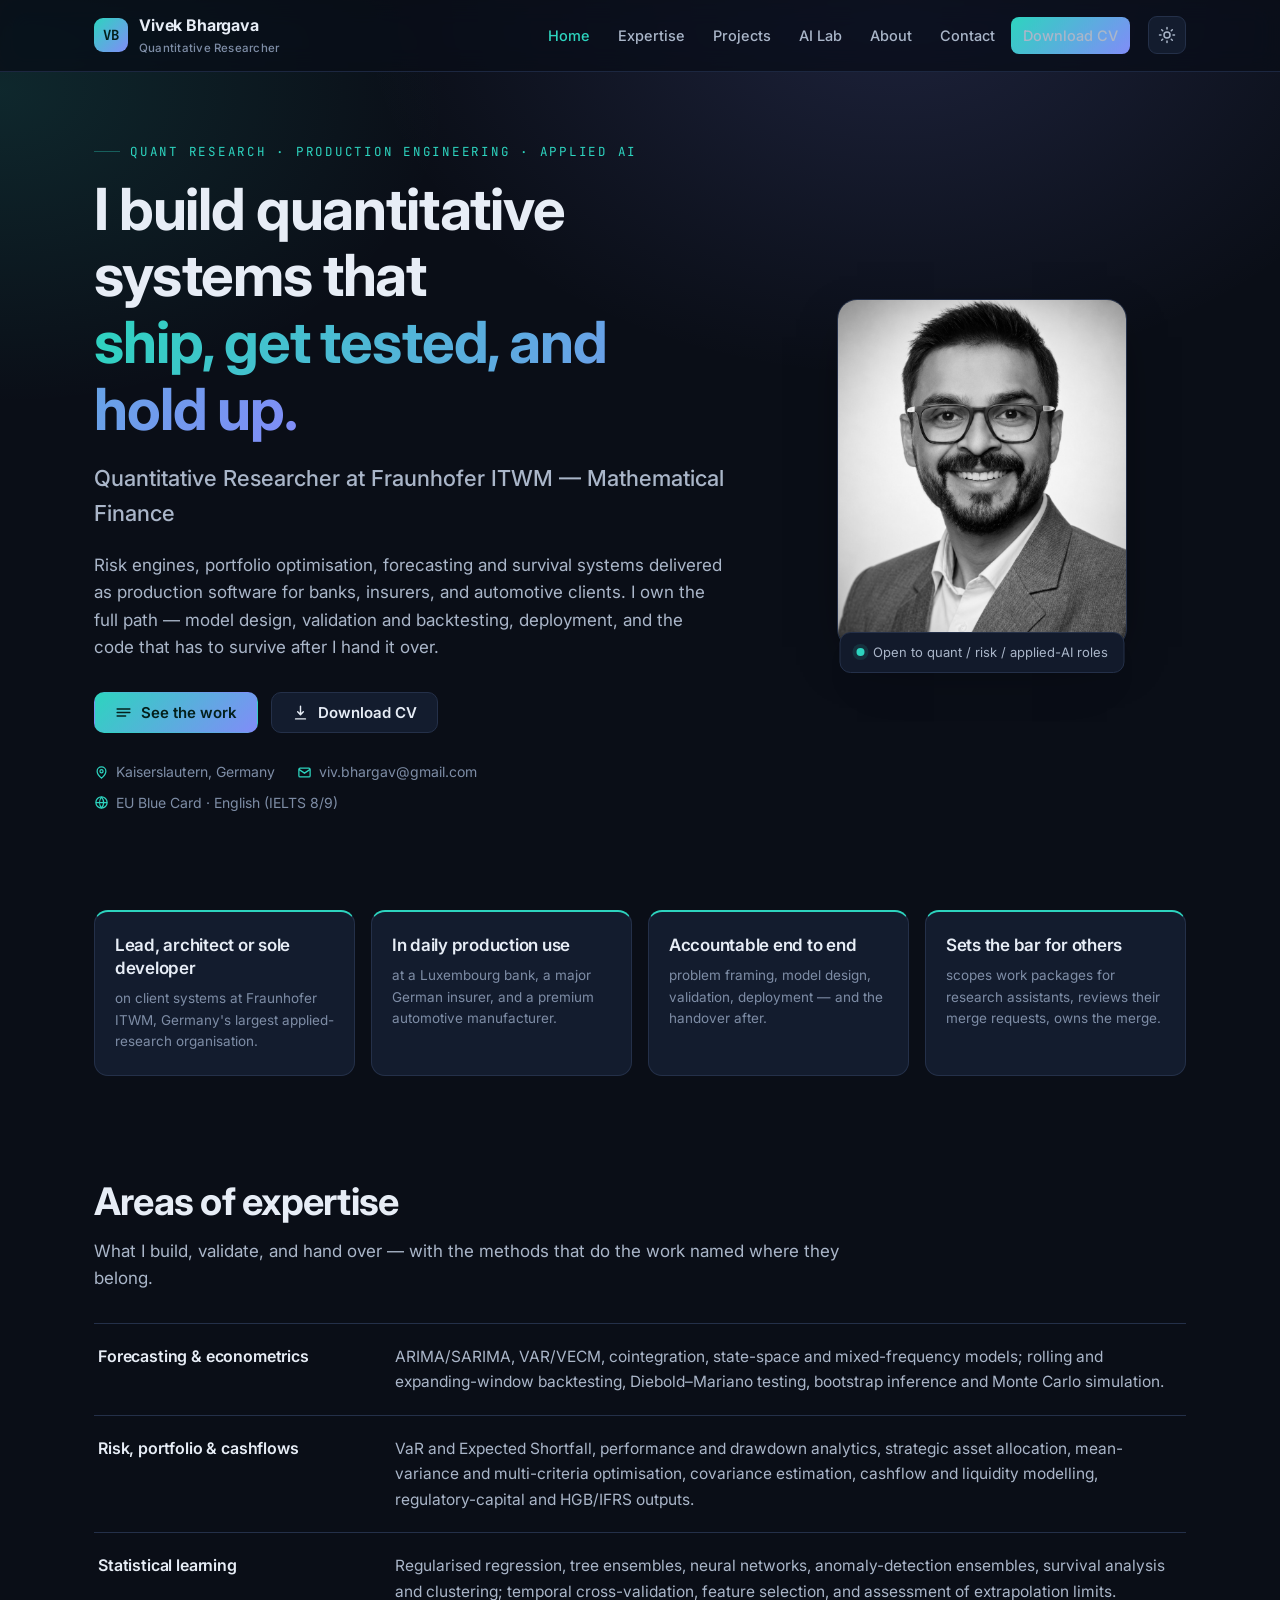
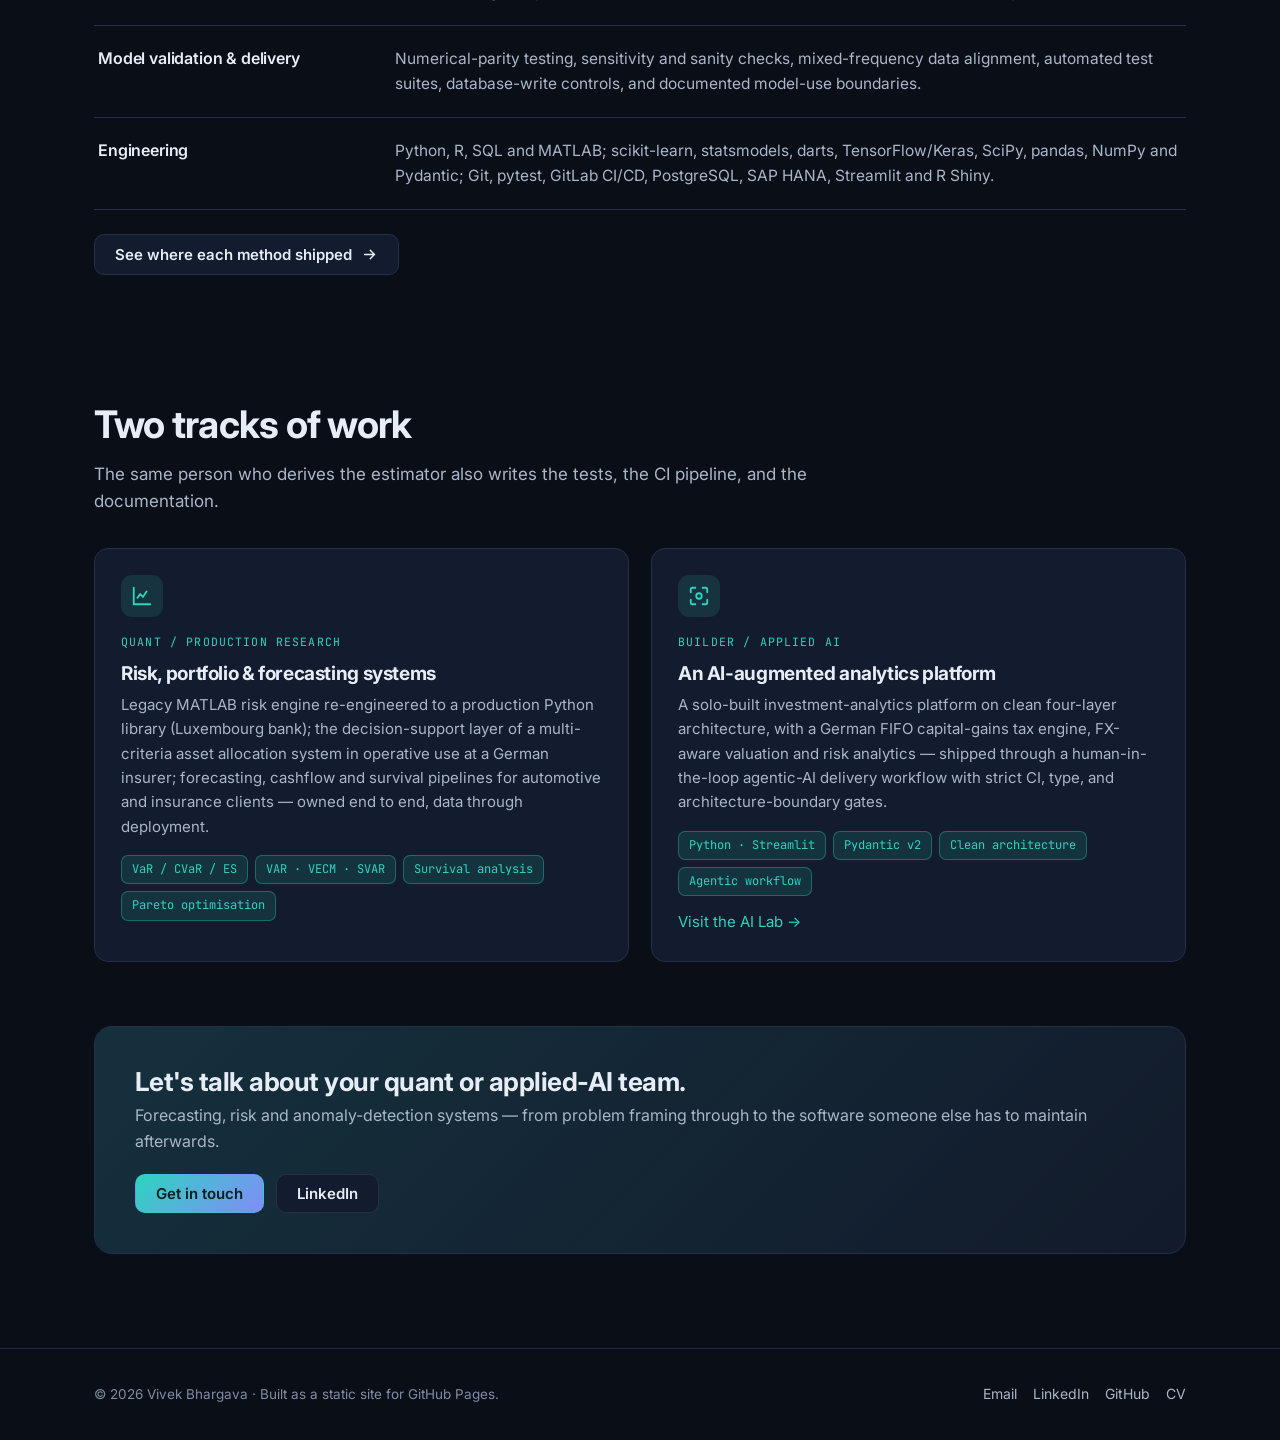
==== commit e8af2685: "Lead with standing, not scale metrics - Home: replace the four-number band with four statements of s" ====
--- a/index.html
+++ b/index.html
@@ -11,6 +11,16 @@
 <link rel="stylesheet" href="style.css" />
 <script>(function(){try{var t=localStorage.getItem("vb-theme");if(t)document.documentElement.setAttribute("data-theme",t);}catch(e){}})();</script>
 <style>
+/* ---- Standing / credibility band ---- */
+.creds{ display:grid; grid-template-columns:repeat(4,1fr); gap:16px; }
+.cred{ background:var(--card); border:1px solid var(--border); border-radius:var(--radius); padding:22px 20px;
+  border-top:2px solid var(--accent); transition:background var(--speed), border-color var(--speed); }
+.cred:hover{ background:var(--card-hover); }
+.cred .ct{ font-size:17px; font-weight:600; line-height:1.35; letter-spacing:-.015em; color:var(--text); }
+.cred .cl{ color:var(--muted); font-size:13.5px; line-height:1.6; margin-top:8px; }
+@media (max-width:940px){ .creds{ grid-template-columns:repeat(2,1fr); } }
+@media (max-width:560px){ .creds{ grid-template-columns:1fr; } }
+
 /* ---- Areas of expertise ---- */
 .areas{ margin:0; display:grid; gap:0; border-top:1px solid var(--border); }
 .areas .area{ display:grid; grid-template-columns:minmax(210px,1fr) 3fr; gap:10px 34px;
@@ -87,13 +97,25 @@
   </div>
 </section>
 
-<!-- STATS -->
+<!-- STANDING -->
 <section class="section-tight">
-  <div class="wrap stats">
-    <div class="stat reveal"><div class="num">7</div><div class="lbl">Client systems delivered at Fraunhofer ITWM</div></div>
-    <div class="stat reveal"><div class="num">~5.7M</div><div class="lbl">Warranty claims scored by a system in production</div></div>
-    <div class="stat reveal"><div class="num">30+</div><div class="lbl">Risk metrics at full numerical parity, in daily use</div></div>
-    <div class="stat reveal"><div class="num">~3,000</div><div class="lbl">Cost series in a live forecasting system</div></div>
+  <div class="wrap creds">
+    <div class="cred reveal">
+      <div class="ct">Lead, architect or sole developer</div>
+      <div class="cl">on client systems at Fraunhofer ITWM, Germany's largest applied-research organisation.</div>
+    </div>
+    <div class="cred reveal">
+      <div class="ct">In daily production use</div>
+      <div class="cl">at a Luxembourg bank, a major German insurer, and a premium automotive manufacturer.</div>
+    </div>
+    <div class="cred reveal">
+      <div class="ct">Accountable end to end</div>
+      <div class="cl">problem framing, model design, validation, deployment — and the handover after.</div>
+    </div>
+    <div class="cred reveal">
+      <div class="ct">Sets the bar for others</div>
+      <div class="cl">scopes work packages for research assistants, reviews their merge requests, owns the merge.</div>
+    </div>
   </div>
 </section>
 
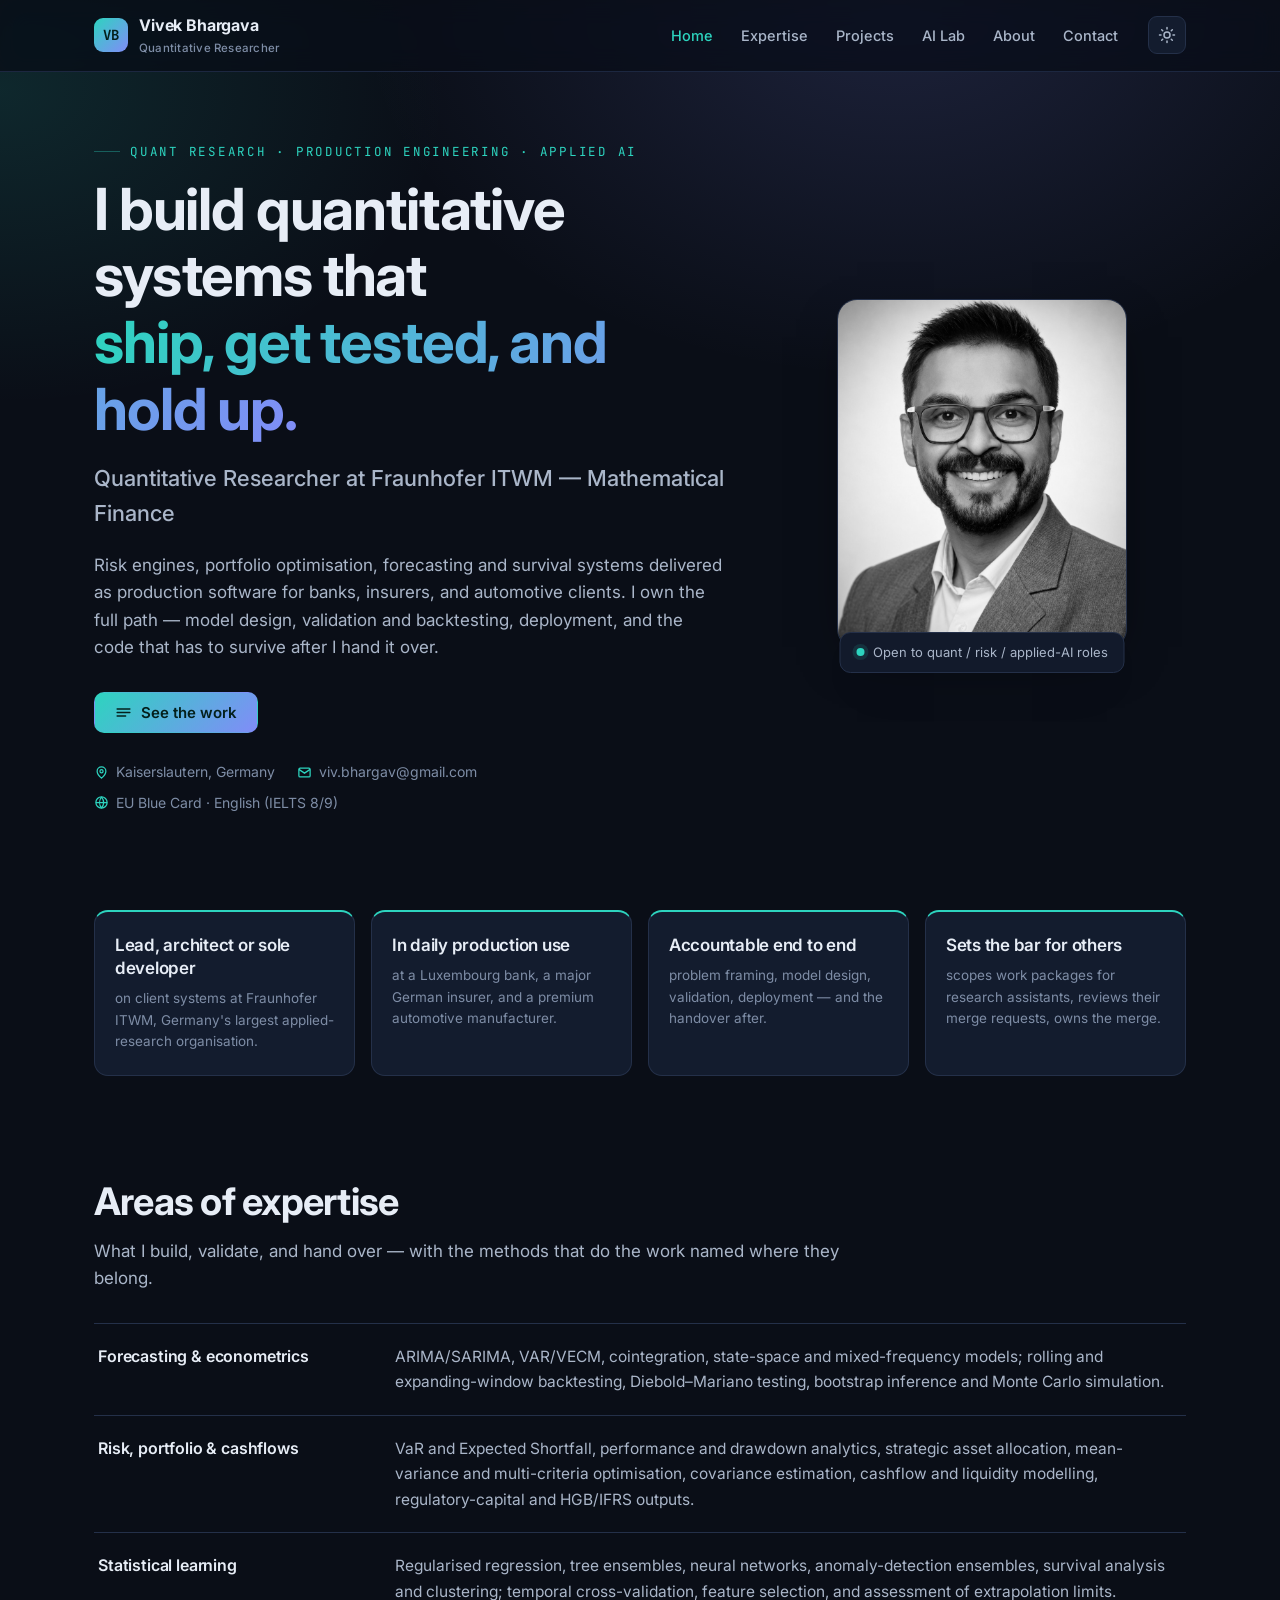
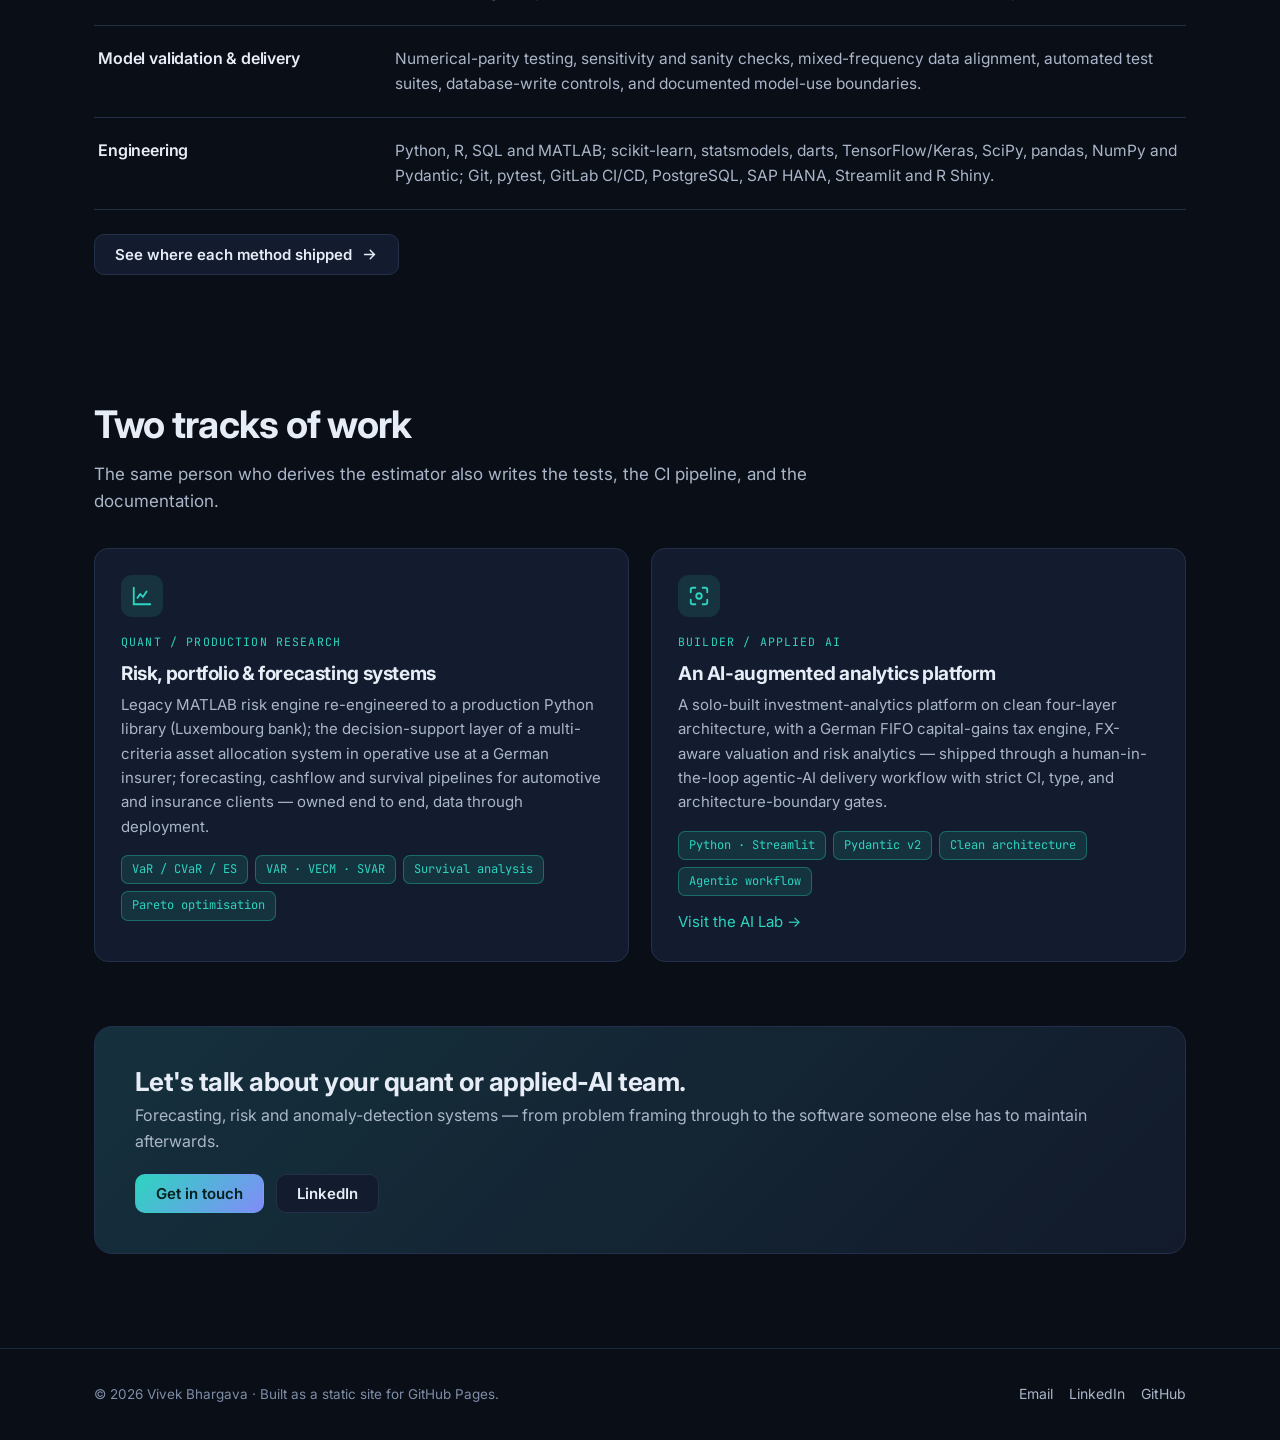
==== commit 0c006db7: "Remove CV links from portfolio pages Co-authored-by: Codex <267193182+codex@users.noreply.github.com" ====
--- a/index.html
+++ b/index.html
@@ -52,7 +52,6 @@
       <a href="ailab.html">AI Lab</a>
       <a href="about.html">About</a>
       <a href="contact.html">Contact</a>
-      <a class="nav-cta" href="CV_Vivek_Bhargava.pdf" target="_blank" rel="noopener">Download CV</a>
     </nav>
     <button class="icon-btn" id="theme-toggle" aria-label="Toggle light/dark">
       <svg class="theme-icon-light" viewBox="0 0 24 24" fill="none" stroke="currentColor" stroke-width="2" stroke-linecap="round"><circle cx="12" cy="12" r="4"/><path d="M12 2v2M12 20v2M4.9 4.9l1.4 1.4M17.7 17.7l1.4 1.4M2 12h2M20 12h2M4.9 19.1l1.4-1.4M17.7 6.3l1.4-1.4"/></svg>
@@ -77,10 +76,6 @@
           <svg viewBox="0 0 24 24" fill="none" stroke="currentColor" stroke-width="2" stroke-linecap="round"><path d="M3 7h18M3 12h18M3 17h12"/></svg>
           See the work
         </a>
-        <a class="btn btn-ghost" href="CV_Vivek_Bhargava.pdf" target="_blank" rel="noopener">
-          <svg viewBox="0 0 24 24" fill="none" stroke="currentColor" stroke-width="2" stroke-linecap="round"><path d="M12 3v12m0 0l-4-4m4 4l4-4M5 21h14"/></svg>
-          Download CV
-        </a>
       </div>
       <div class="hero-meta">
         <span><svg viewBox="0 0 24 24" fill="none" stroke="currentColor" stroke-width="2"><path d="M12 21s-7-5.7-7-11a7 7 0 0 1 14 0c0 5.3-7 11-7 11z"/><circle cx="12" cy="10" r="2.5"/></svg>Kaiserslautern, Germany</span>
@@ -213,7 +208,6 @@
       <a href="mailto:viv.bhargav@gmail.com">Email</a>
       <a href="https://www.linkedin.com/in/vivek-bhargava-431b4561" target="_blank" rel="noopener">LinkedIn</a>
       <a href="https://github.com/vivekbhargava23" target="_blank" rel="noopener">GitHub</a>
-      <a href="CV_Vivek_Bhargava.pdf" target="_blank" rel="noopener">CV</a>
     </div>
   </div>
 </footer>
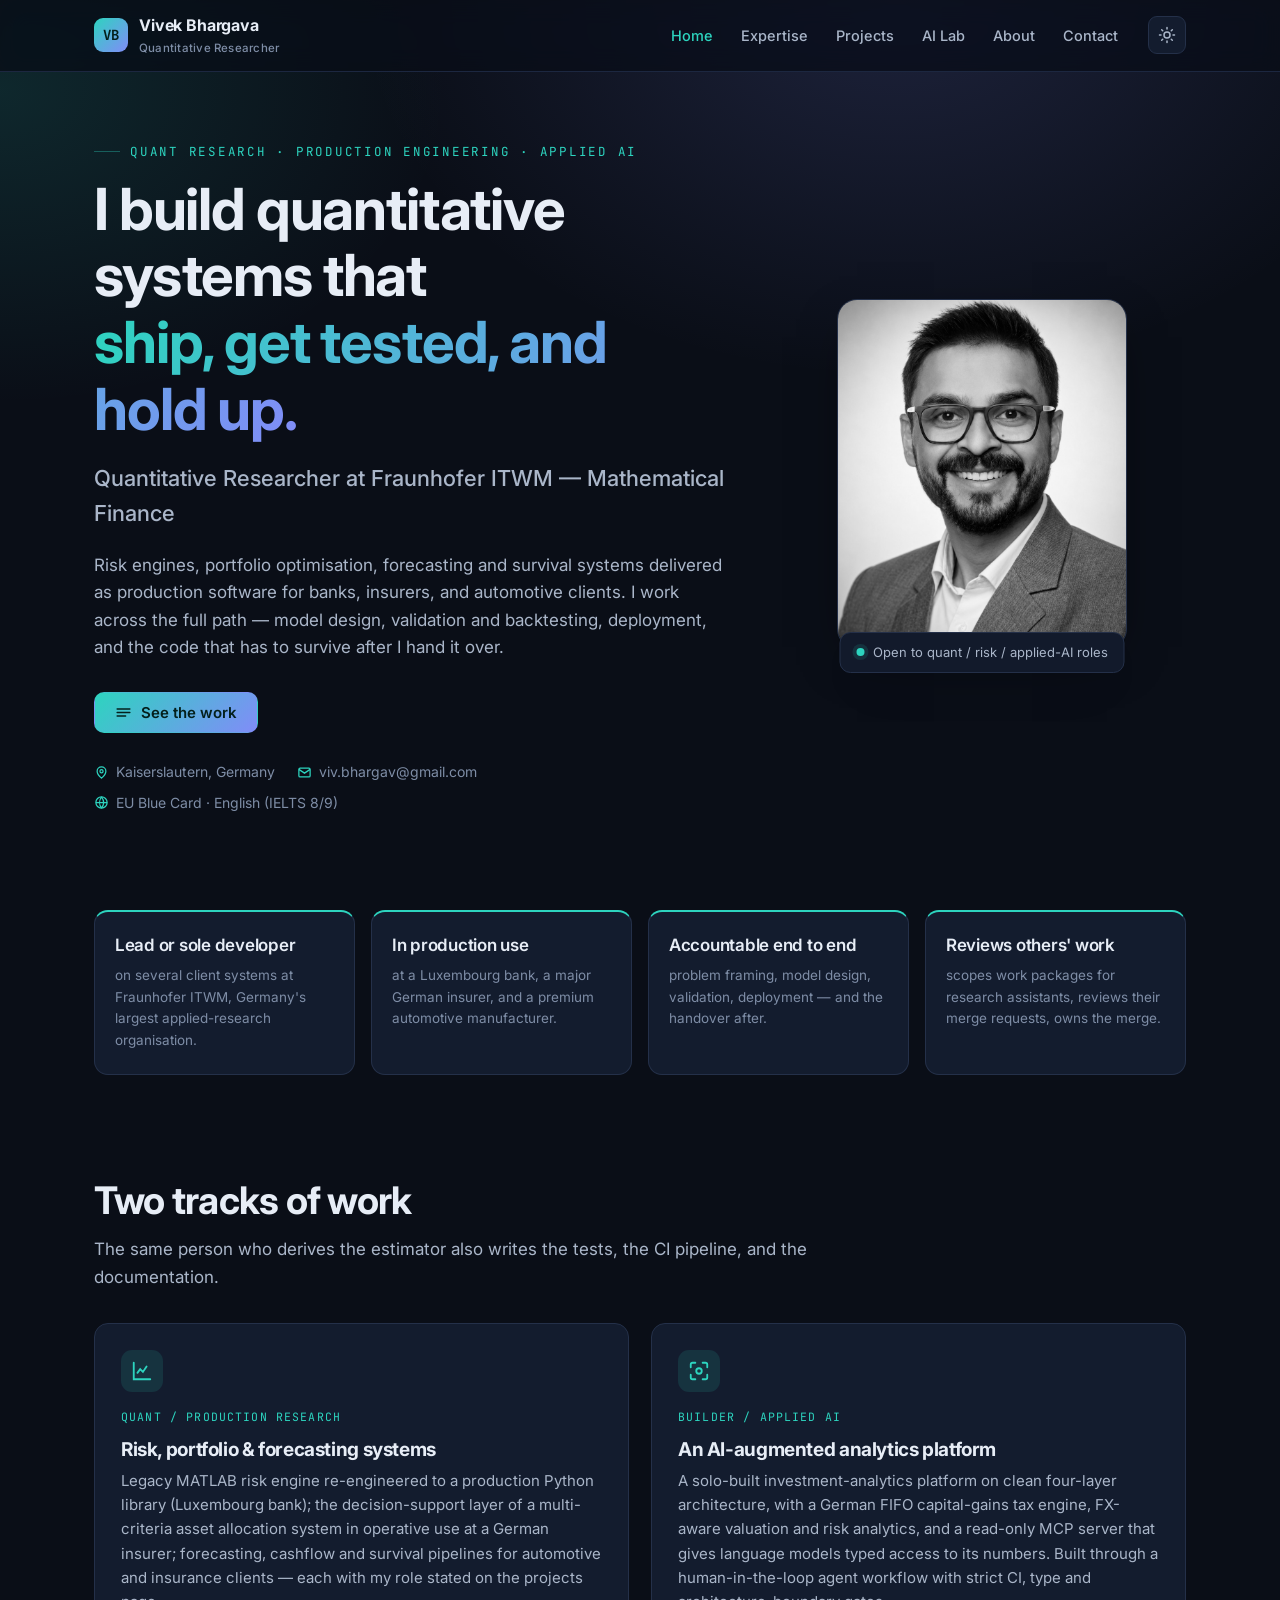
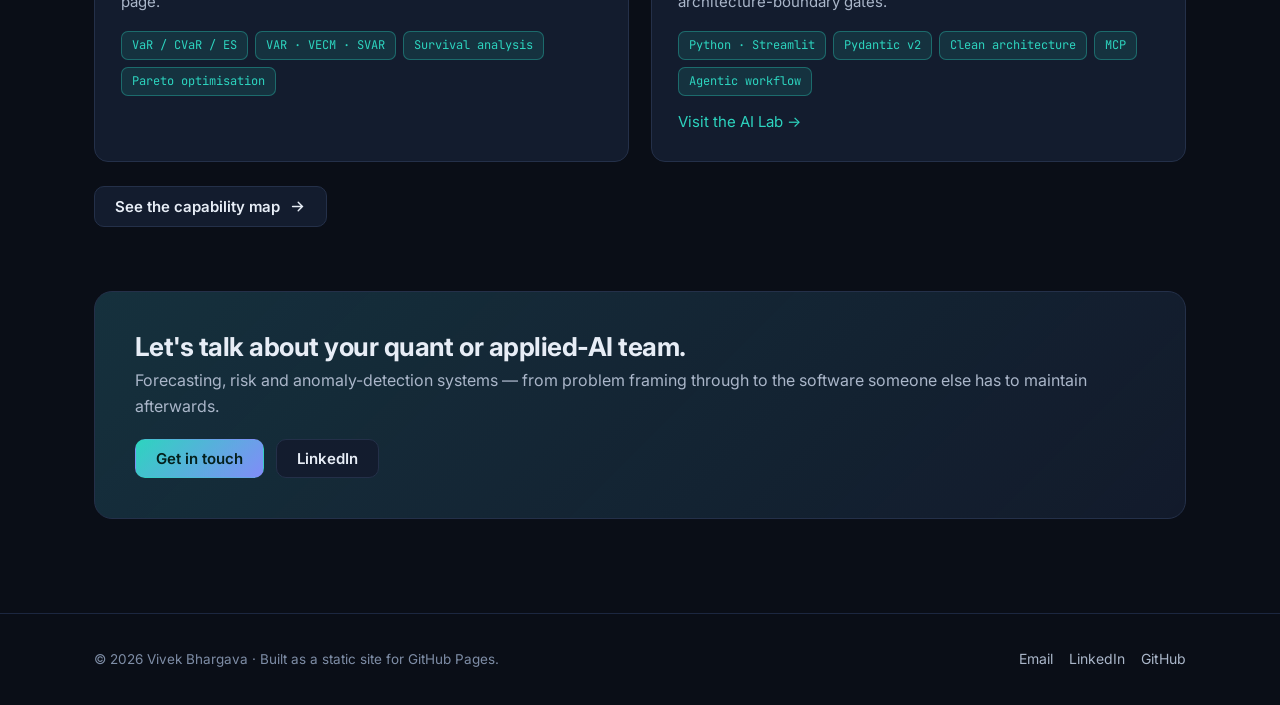
==== commit 44cfd2fc: "Home: tone down ownership claims, drop duplicate expertise list, add MCP to AI track Co-Authored-By:" ====
--- a/index.html
+++ b/index.html
@@ -70,7 +70,7 @@
       <p class="eyebrow">Quant research · production engineering · applied AI</p>
       <h1>I build quantitative systems that<br><span class="grad">ship, get tested, and hold up.</span></h1>
       <p class="role">Quantitative Researcher at Fraunhofer ITWM — Mathematical Finance</p>
-      <p class="blurb">Risk engines, portfolio optimisation, forecasting and survival systems delivered as production software for banks, insurers, and automotive clients. I own the full path — model design, validation and backtesting, deployment, and the code that has to survive after I hand it over.</p>
+      <p class="blurb">Risk engines, portfolio optimisation, forecasting and survival systems delivered as production software for banks, insurers, and automotive clients. I work across the full path — model design, validation and backtesting, deployment, and the code that has to survive after I hand it over.</p>
       <div class="hero-cta">
         <a class="btn btn-primary" href="projects.html">
           <svg viewBox="0 0 24 24" fill="none" stroke="currentColor" stroke-width="2" stroke-linecap="round"><path d="M3 7h18M3 12h18M3 17h12"/></svg>
@@ -96,11 +96,11 @@
 <section class="section-tight">
   <div class="wrap creds">
     <div class="cred reveal">
-      <div class="ct">Lead, architect or sole developer</div>
-      <div class="cl">on client systems at Fraunhofer ITWM, Germany's largest applied-research organisation.</div>
+      <div class="ct">Lead or sole developer</div>
+      <div class="cl">on several client systems at Fraunhofer ITWM, Germany's largest applied-research organisation.</div>
     </div>
     <div class="cred reveal">
-      <div class="ct">In daily production use</div>
+      <div class="ct">In production use</div>
       <div class="cl">at a Luxembourg bank, a major German insurer, and a premium automotive manufacturer.</div>
     </div>
     <div class="cred reveal">
@@ -108,47 +108,8 @@
       <div class="cl">problem framing, model design, validation, deployment — and the handover after.</div>
     </div>
     <div class="cred reveal">
-      <div class="ct">Sets the bar for others</div>
+      <div class="ct">Reviews others' work</div>
       <div class="cl">scopes work packages for research assistants, reviews their merge requests, owns the merge.</div>
-    </div>
-  </div>
-</section>
-
-<!-- AREAS OF EXPERTISE -->
-<section>
-  <div class="wrap">
-    <div class="reveal">
-      <h2 class="section-title">Areas of expertise</h2>
-      <p class="section-lead">What I build, validate, and hand over — with the methods that do the work named where they belong.</p>
-    </div>
-
-    <dl class="areas" style="margin-top:30px;">
-      <div class="area reveal">
-        <dt>Forecasting &amp; econometrics</dt>
-        <dd>ARIMA/SARIMA, VAR/VECM, cointegration, state-space and mixed-frequency models; rolling and expanding-window backtesting, Diebold–Mariano testing, bootstrap inference and Monte Carlo simulation.</dd>
-      </div>
-      <div class="area reveal">
-        <dt>Risk, portfolio &amp; cashflows</dt>
-        <dd>VaR and Expected Shortfall, performance and drawdown analytics, strategic asset allocation, mean-variance and multi-criteria optimisation, covariance estimation, cashflow and liquidity modelling, regulatory-capital and HGB/IFRS outputs.</dd>
-      </div>
-      <div class="area reveal">
-        <dt>Statistical learning</dt>
-        <dd>Regularised regression, tree ensembles, neural networks, anomaly-detection ensembles, survival analysis and clustering; temporal cross-validation, feature selection, and assessment of extrapolation limits.</dd>
-      </div>
-      <div class="area reveal">
-        <dt>Model validation &amp; delivery</dt>
-        <dd>Numerical-parity testing, sensitivity and sanity checks, mixed-frequency data alignment, automated test suites, database-write controls, and documented model-use boundaries.</dd>
-      </div>
-      <div class="area reveal">
-        <dt>Engineering</dt>
-        <dd>Python, R, SQL and MATLAB; scikit-learn, statsmodels, darts, TensorFlow/Keras, SciPy, pandas, NumPy and Pydantic; Git, pytest, GitLab CI/CD, PostgreSQL, SAP HANA, Streamlit and R Shiny.</dd>
-      </div>
-    </dl>
-
-    <div class="reveal" style="margin-top:24px;">
-      <a class="btn btn-ghost" href="expertise.html">See where each method shipped
-        <svg viewBox="0 0 24 24" fill="none" stroke="currentColor" stroke-width="2" stroke-linecap="round"><path d="M5 12h14M13 6l6 6-6 6"/></svg>
-      </a>
     </div>
   </div>
 </section>
@@ -165,7 +126,7 @@
         <div class="card-icon"><svg viewBox="0 0 24 24" fill="none" stroke="currentColor" stroke-width="2" stroke-linecap="round"><path d="M3 3v18h18"/><path d="M7 14l3-4 3 3 4-6"/></svg></div>
         <div class="kicker">Quant / production research</div>
         <h3>Risk, portfolio & forecasting systems</h3>
-        <p>Legacy MATLAB risk engine re-engineered to a production Python library (Luxembourg bank); the decision-support layer of a multi-criteria asset allocation system in operative use at a German insurer; forecasting, cashflow and survival pipelines for automotive and insurance clients — owned end to end, data through deployment.</p>
+        <p>Legacy MATLAB risk engine re-engineered to a production Python library (Luxembourg bank); the decision-support layer of a multi-criteria asset allocation system in operative use at a German insurer; forecasting, cashflow and survival pipelines for automotive and insurance clients — each with my role stated on the projects page.</p>
         <div class="tags">
           <span class="tag">VaR / CVaR / ES</span><span class="tag">VAR · VECM · SVAR</span><span class="tag">Survival analysis</span><span class="tag">Pareto optimisation</span>
         </div>
@@ -174,12 +135,17 @@
         <div class="card-icon"><svg viewBox="0 0 24 24" fill="none" stroke="currentColor" stroke-width="2" stroke-linecap="round"><path d="M8 3H5a2 2 0 0 0-2 2v3M16 3h3a2 2 0 0 1 2 2v3M8 21H5a2 2 0 0 1-2-2v-3M16 21h3a2 2 0 0 0 2-2v-3"/><circle cx="12" cy="12" r="3"/></svg></div>
         <div class="kicker">Builder / applied AI</div>
         <h3>An AI-augmented analytics platform</h3>
-        <p>A solo-built investment-analytics platform on clean four-layer architecture, with a German FIFO capital-gains tax engine, FX-aware valuation and risk analytics — shipped through a human-in-the-loop agentic-AI delivery workflow with strict CI, type, and architecture-boundary gates.</p>
+        <p>A solo-built investment-analytics platform on clean four-layer architecture, with a German FIFO capital-gains tax engine, FX-aware valuation and risk analytics, and a read-only MCP server that gives language models typed access to its numbers. Built through a human-in-the-loop agent workflow with strict CI, type and architecture-boundary gates.</p>
         <div class="tags">
-          <span class="tag">Python · Streamlit</span><span class="tag">Pydantic v2</span><span class="tag">Clean architecture</span><span class="tag">Agentic workflow</span>
+          <span class="tag">Python · Streamlit</span><span class="tag">Pydantic v2</span><span class="tag">Clean architecture</span><span class="tag">MCP</span><span class="tag">Agentic workflow</span>
         </div>
         <p style="margin-top:14px;"><a href="ailab.html">Visit the AI Lab &rarr;</a></p>
       </div>
+    </div>
+    <div class="reveal" style="margin-top:24px;">
+      <a class="btn btn-ghost" href="expertise.html">See the capability map
+        <svg viewBox="0 0 24 24" fill="none" stroke="currentColor" stroke-width="2" stroke-linecap="round"><path d="M5 12h14M13 6l6 6-6 6"/></svg>
+      </a>
     </div>
   </div>
 </section>
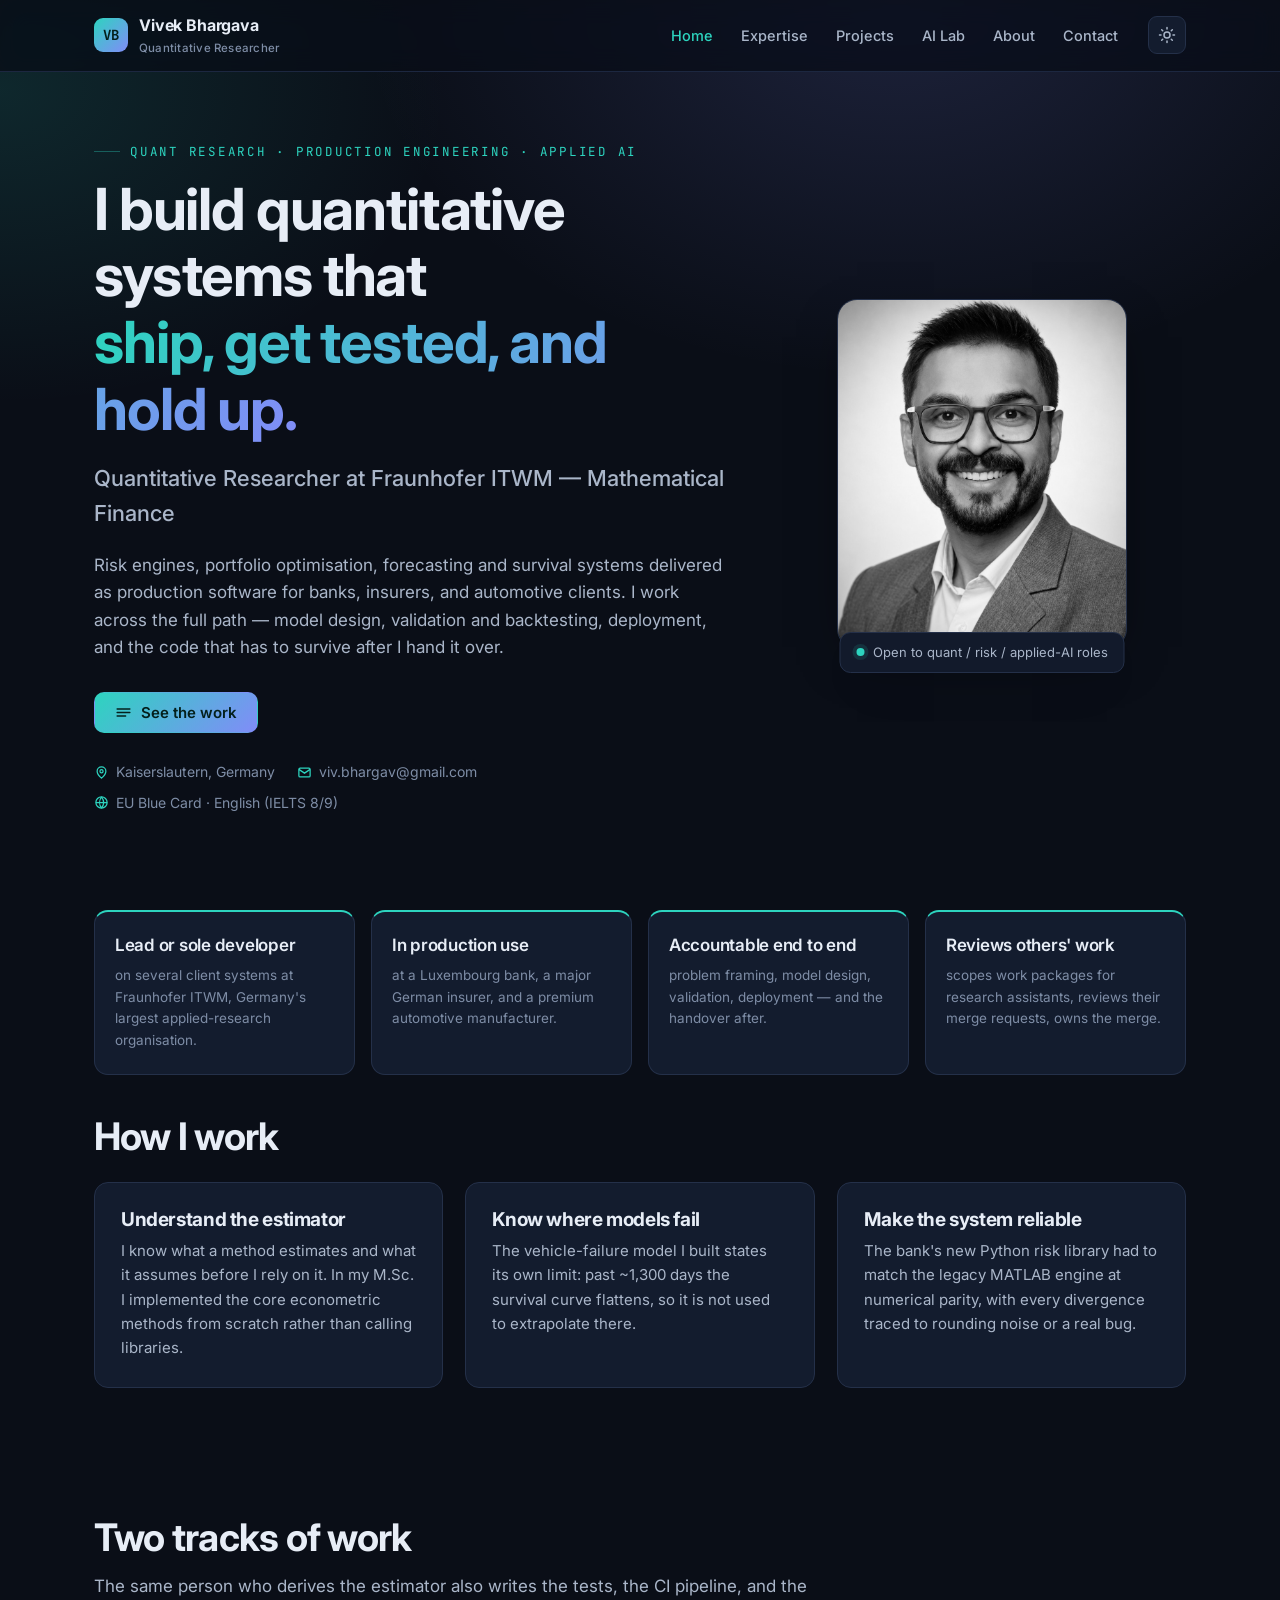
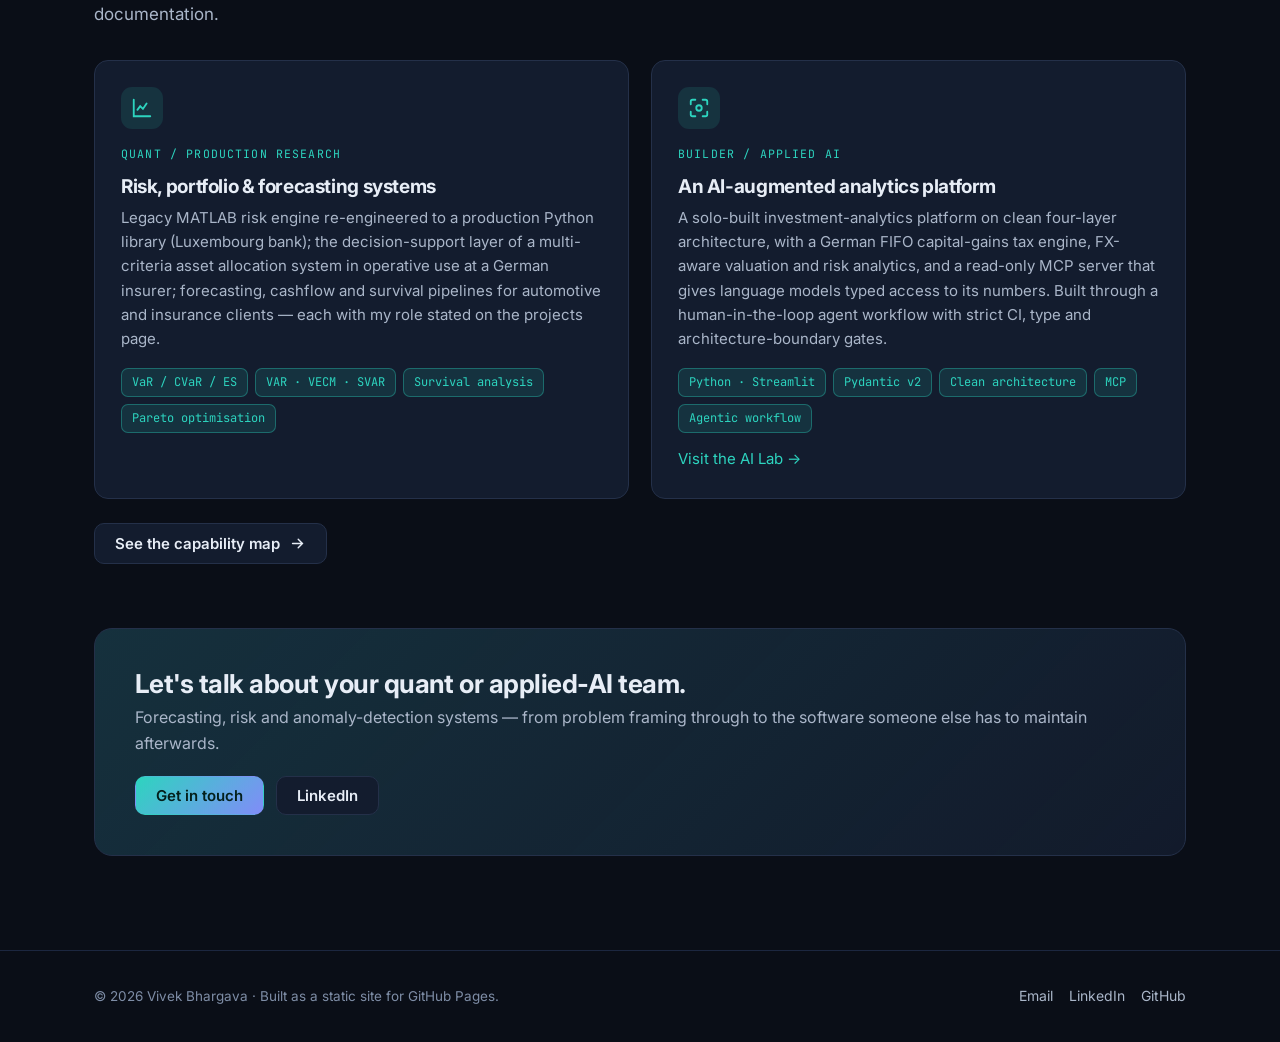
==== commit 38045666: "Home: three working principles, each backed by a real project Co-Authored-By: Claude Opus 5.5 <norep" ====
--- a/index.html
+++ b/index.html
@@ -114,6 +114,27 @@
   </div>
 </section>
 
+<!-- HOW I WORK -->
+<section style="padding-top:0;">
+  <div class="wrap">
+    <div class="reveal"><h2 class="section-title">How I work</h2></div>
+    <div class="grid-3" style="margin-top:24px;">
+      <div class="card reveal">
+        <h3>Understand the estimator</h3>
+        <p>I know what a method estimates and what it assumes before I rely on it. In my M.Sc. I implemented the core econometric methods from scratch rather than calling libraries.</p>
+      </div>
+      <div class="card reveal">
+        <h3>Know where models fail</h3>
+        <p>The vehicle-failure model I built states its own limit: past ~1,300 days the survival curve flattens, so it is not used to extrapolate there.</p>
+      </div>
+      <div class="card reveal">
+        <h3>Make the system reliable</h3>
+        <p>The bank's new Python risk library had to match the legacy MATLAB engine at numerical parity, with every divergence traced to rounding noise or a real bug.</p>
+      </div>
+    </div>
+  </div>
+</section>
+
 <!-- TWO TRACKS -->
 <section>
   <div class="wrap">
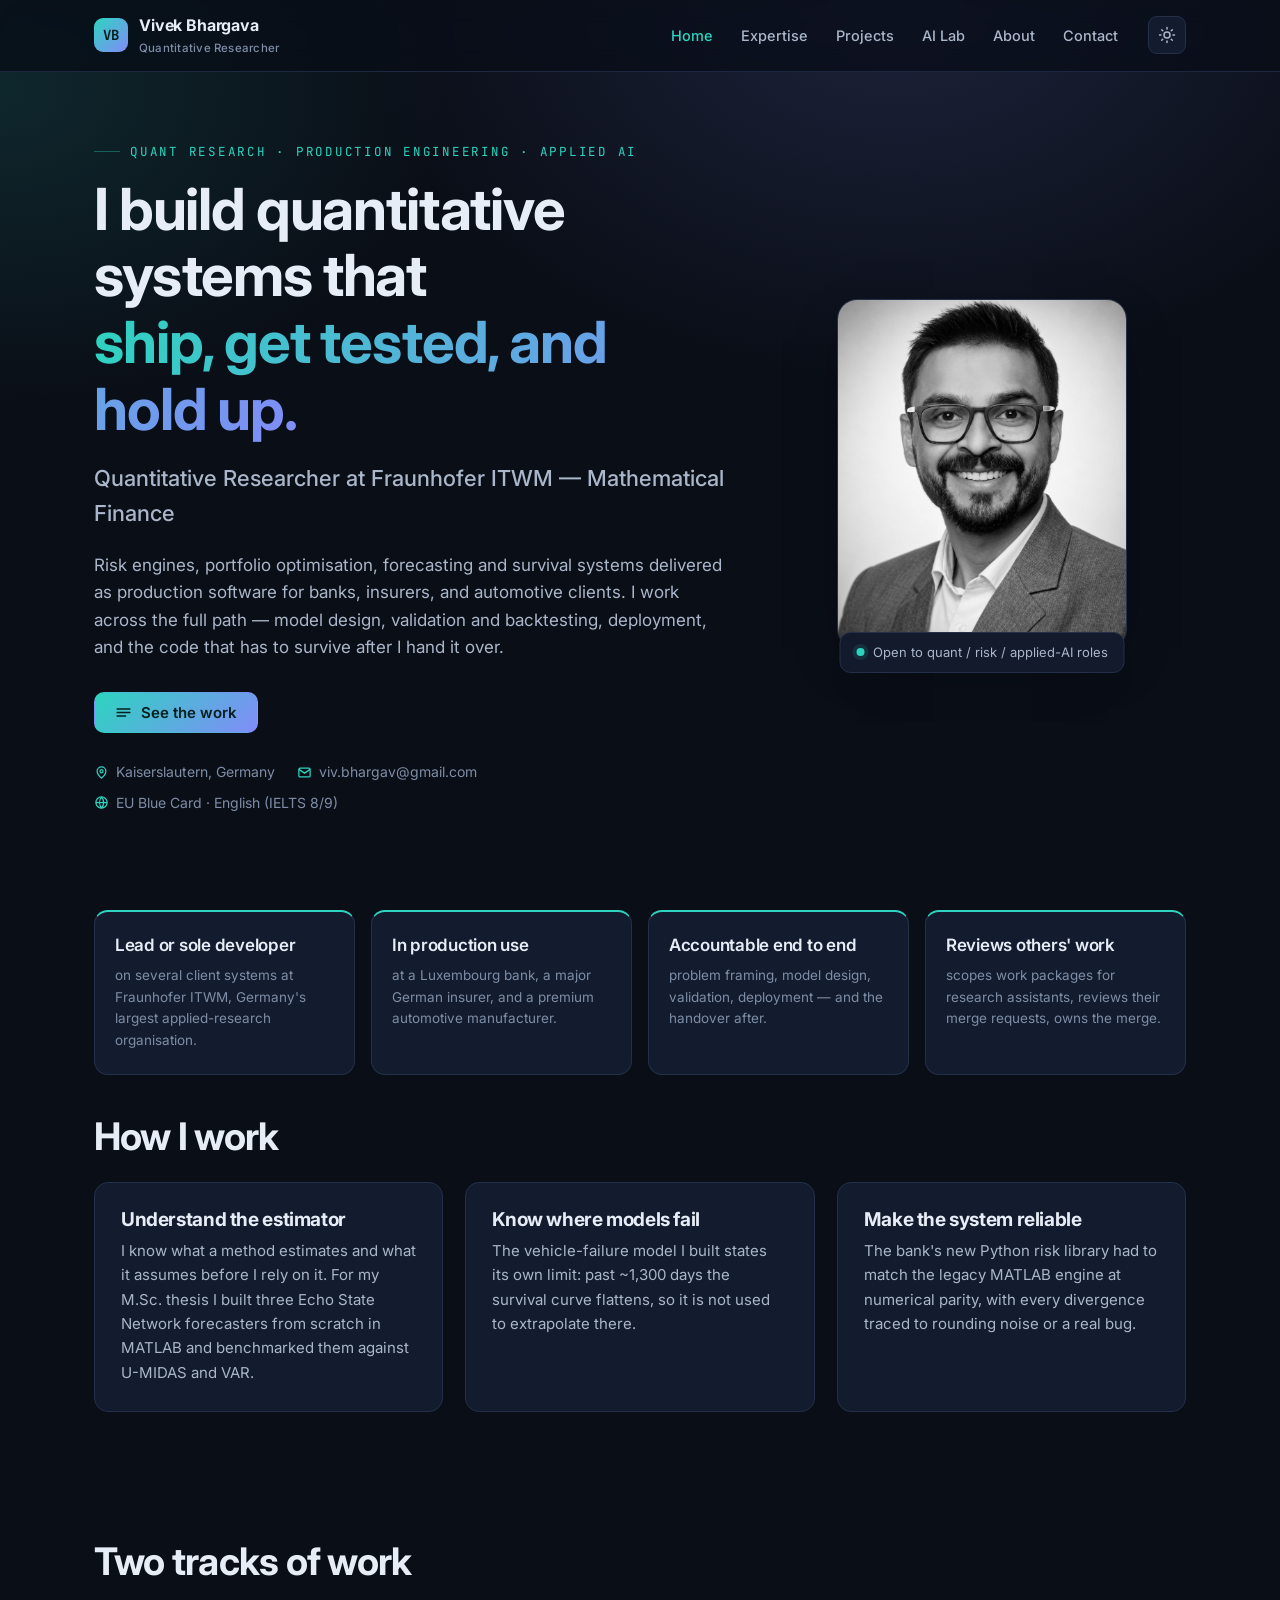
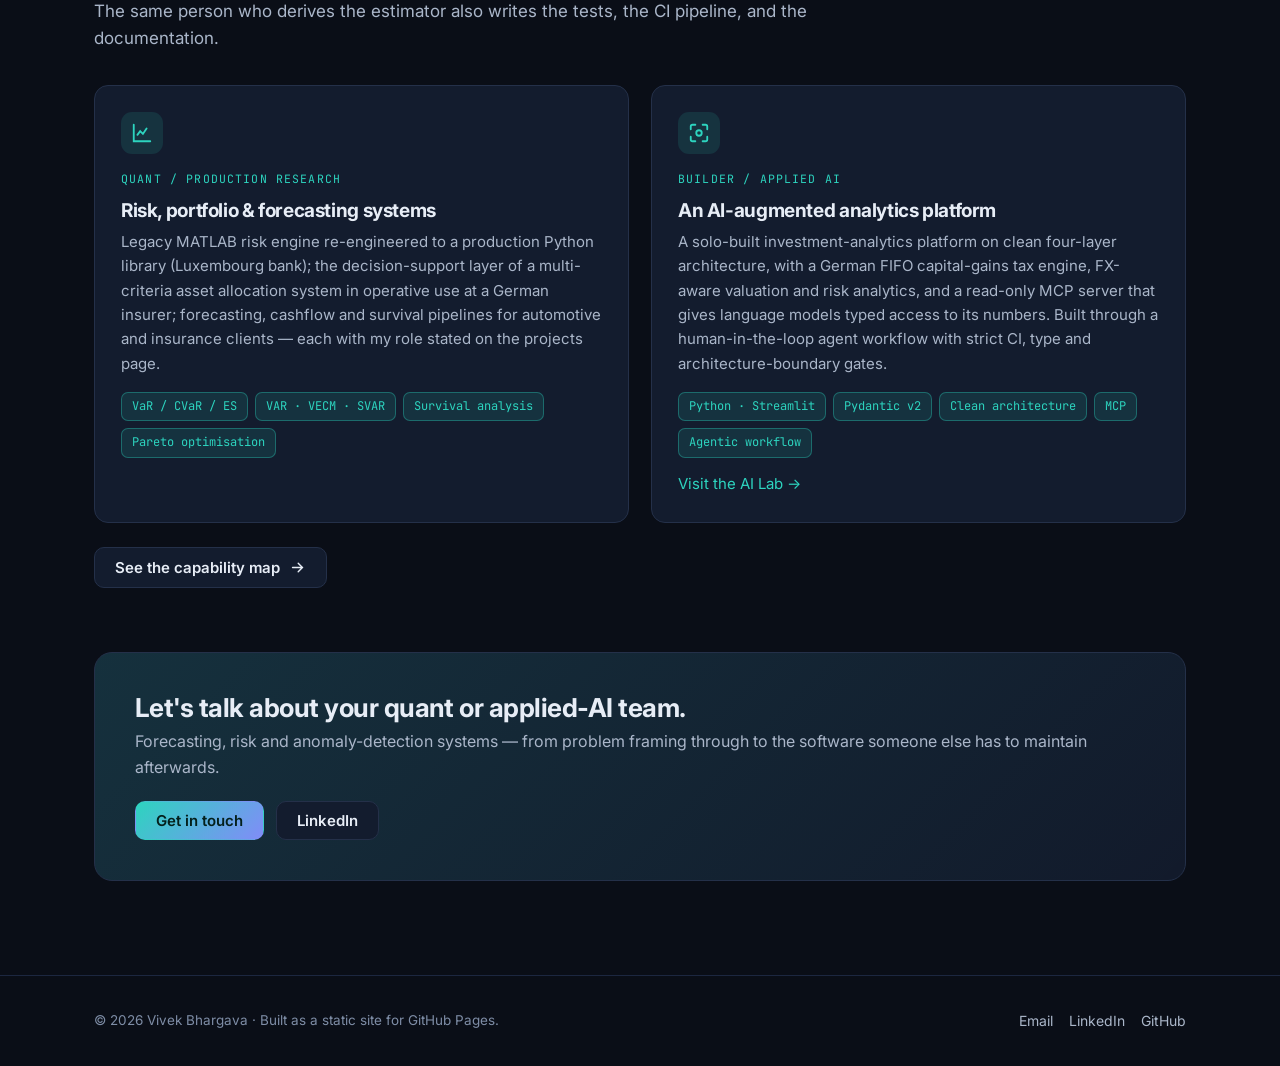
==== commit 9911926b: "Home: replace broad from-scratch claim with the specific thesis work Co-Authored-By: Claude Opus 5.5" ====
--- a/index.html
+++ b/index.html
@@ -121,7 +121,7 @@
     <div class="grid-3" style="margin-top:24px;">
       <div class="card reveal">
         <h3>Understand the estimator</h3>
-        <p>I know what a method estimates and what it assumes before I rely on it. In my M.Sc. I implemented the core econometric methods from scratch rather than calling libraries.</p>
+        <p>I know what a method estimates and what it assumes before I rely on it. For my M.Sc. thesis I built three Echo State Network forecasters from scratch in MATLAB and benchmarked them against U-MIDAS and VAR.</p>
       </div>
       <div class="card reveal">
         <h3>Know where models fail</h3>
